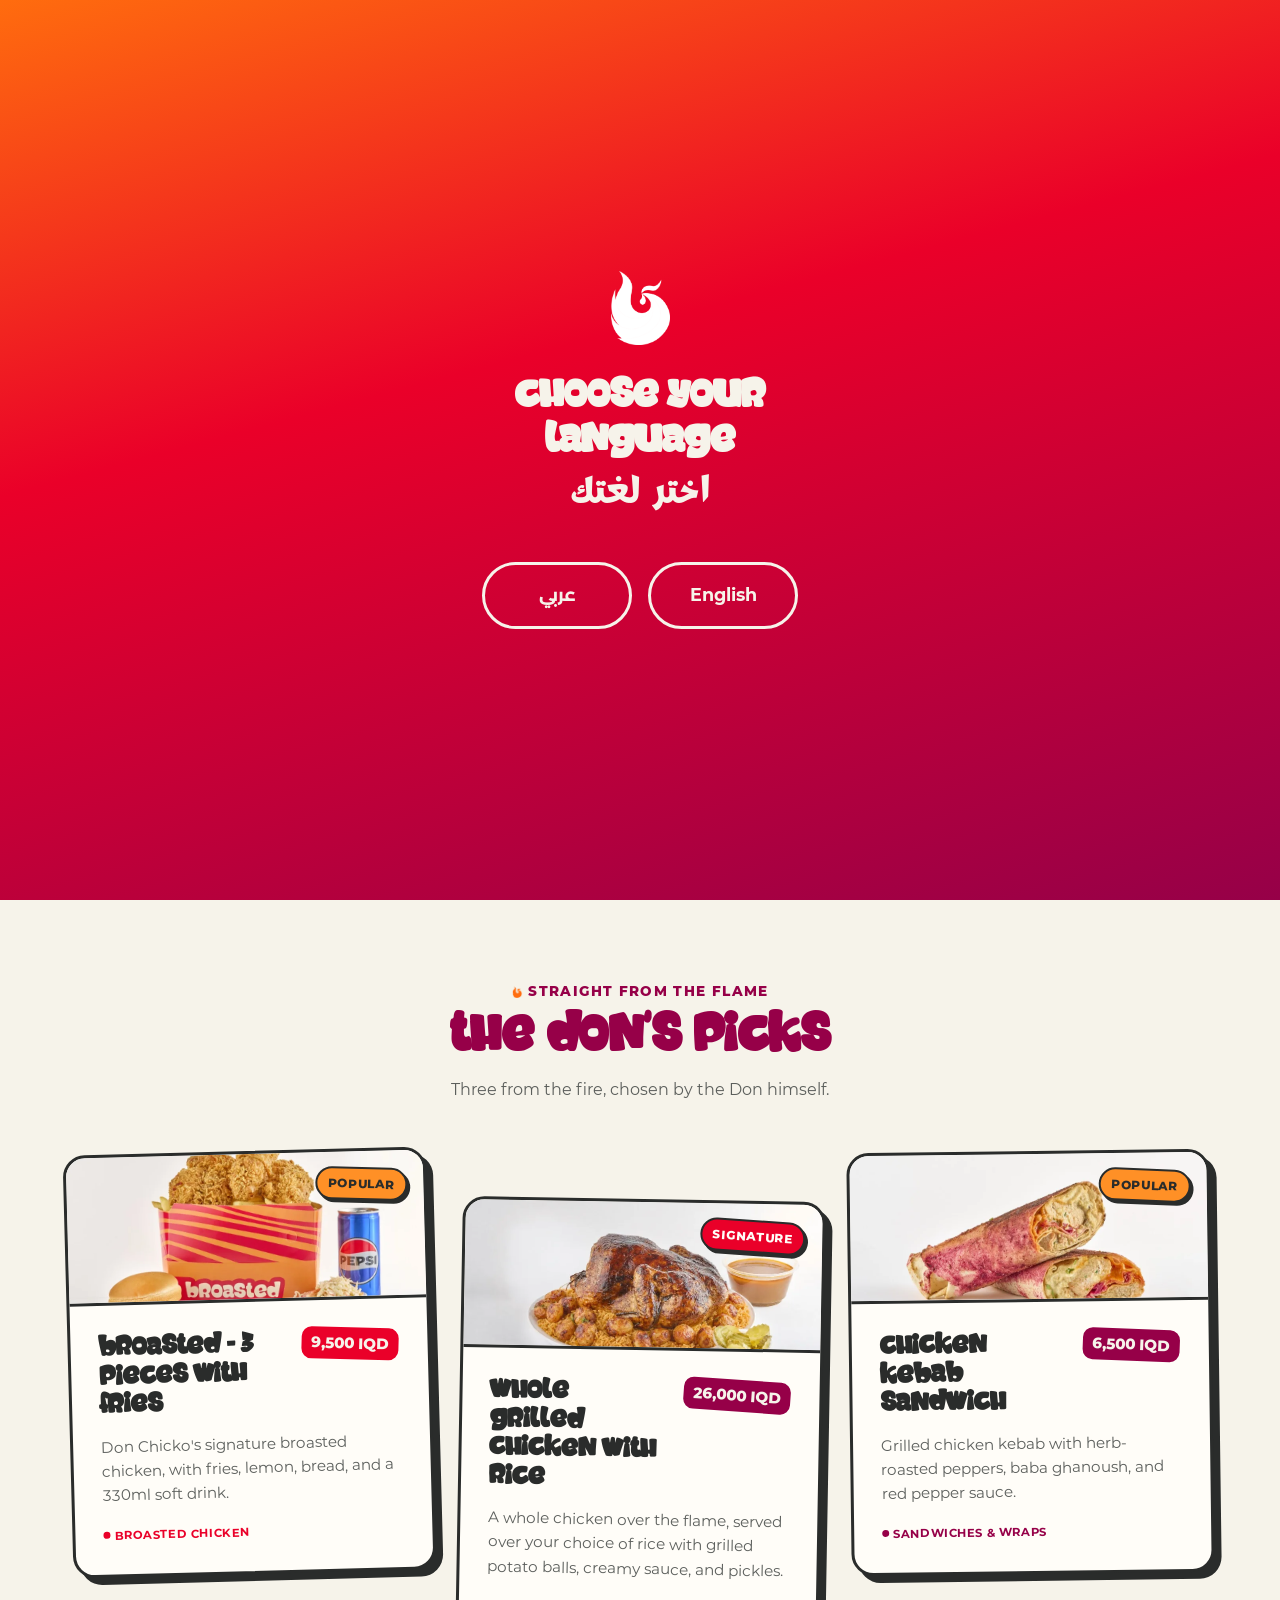
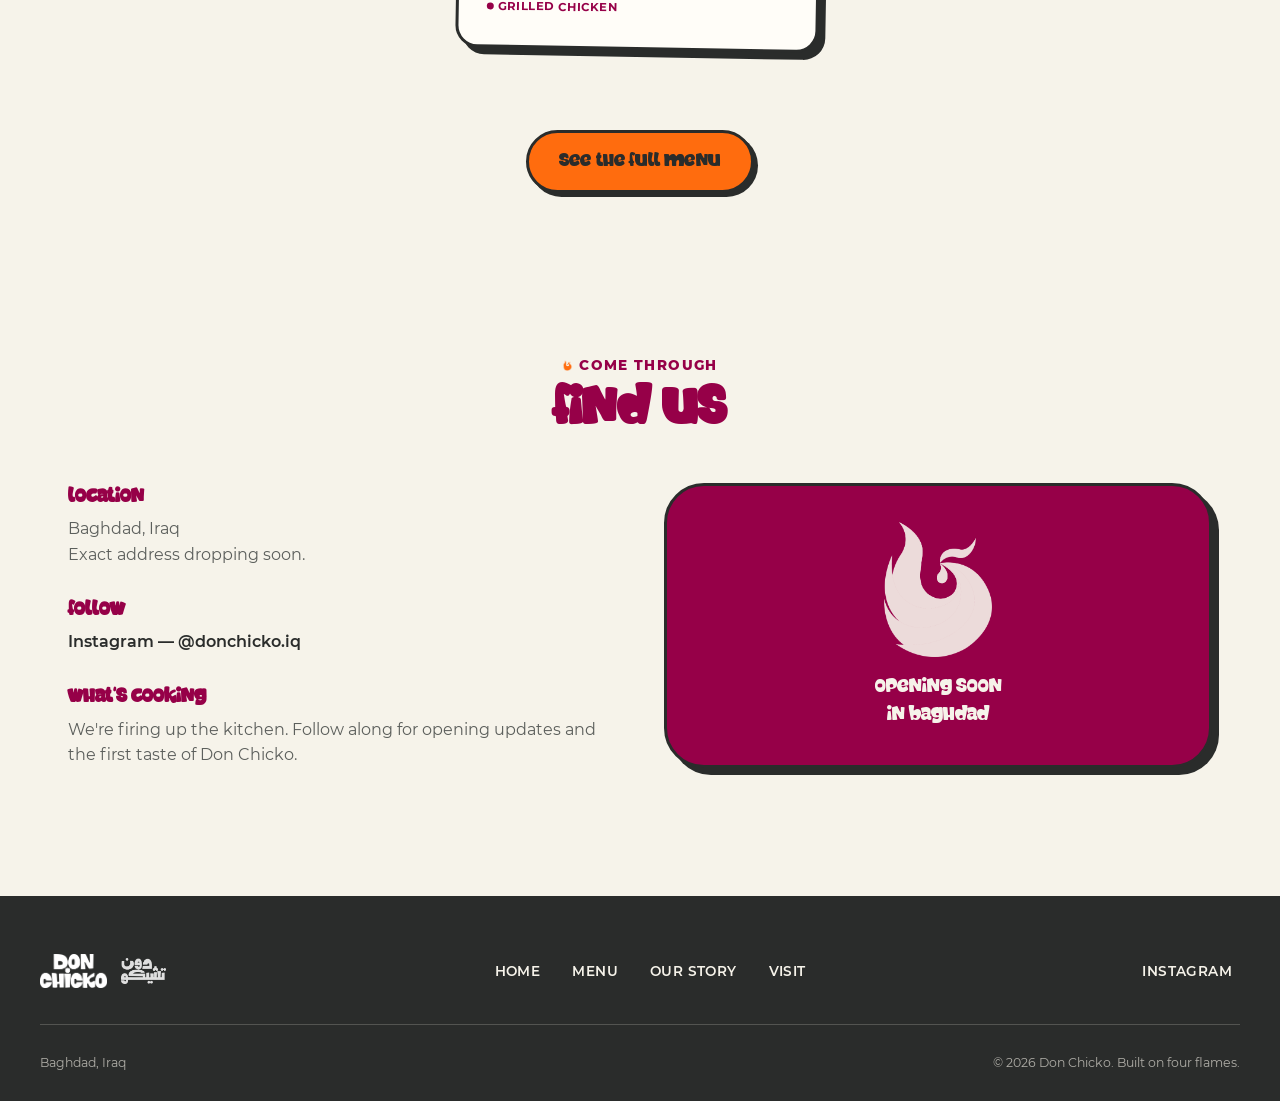
==== index.html @ 393eecb2 "Fix Instagram link and handle to the real account Most links pointed to instagram.com/donchicko, whi" ====
<!DOCTYPE html>
<html lang="en">
<head>
<meta charset="UTF-8">
<script>
  /* Runs before the language overlay markup below is parsed, so a
     session that already chose a language never sees it flash on this
     page load — see the matching html.lang-preset rule in style.css. */
  (function () {
    try {
      var lang = sessionStorage.getItem("donchicko_lang");
      if (lang === "en" || lang === "ar") document.documentElement.classList.add("lang-preset");
    } catch (e) {}
  })();
</script>
<meta name="viewport" content="width=device-width, initial-scale=1.0">
<title data-i18n="meta.titleHome">Don Chicko — Grilled or Fried, Always Unforgettable</title>
<meta name="description" data-i18n-attr-content="meta.descriptionHome" content="Don Chicko: Baghdad's chicken experience that stays with you. Grilled or fried, marinated to the center, built on four flames — Passion, Precision, Togetherness, Character.">
<link rel="icon" type="image/png" href="assets/logos/flame-color.png">
<link rel="stylesheet" href="style.css?v=32">
</head>
<body>

<!-- Skip link for keyboard/screen reader users -->
<a class="skip-link" href="#main-content" data-i18n="a11y.skipLink">Skip to main content</a>

<!-- ============================= -->
<!-- LANGUAGE SELECTION OVERLAY — shown on every page load, by design (not
     remembered between visits). Bilingual by design, so it reads correctly
     to a visitor before any language has been chosen. -->
<!-- ============================= -->
<div id="langOverlay" class="lang-overlay" role="dialog" aria-modal="true" aria-label="Choose your language / اختر لغتك">
  <div class="lang-overlay-inner">
    <img class="lang-overlay-mark flame-shape" src="assets/logos/flame-white.png" alt="" aria-hidden="true">
    <h1 class="lang-overlay-title">
      <span class="lang-overlay-line" lang="en">Choose Your Language</span>
      <span class="lang-overlay-line" lang="ar" dir="rtl">اختر لغتك</span>
    </h1>
    <div class="lang-overlay-actions">
      <button type="button" class="lang-overlay-btn" data-lang-choice="ar" lang="ar" dir="rtl">عربي</button>
      <button type="button" class="lang-overlay-btn" data-lang-choice="en" lang="en">English</button>
    </div>
  </div>
</div>

<!-- ============================= -->
<!-- NAVIGATION -->
<!-- ============================= -->
<header class="site-header">
  <nav class="navbar" data-i18n-attr-aria-label="a11y.primaryNav" aria-label="Primary">
    <a href="#home" class="logo" data-i18n-attr-aria-label="a11y.homeLabel" aria-label="Don Chicko — home">
      <img class="logo-mark" src="assets/logos/flame-color.png" alt="" aria-hidden="true">
      <span class="logo-text" data-i18n="brand.name">DON CHICKO</span>
    </a>

    <button class="nav-toggle" id="navToggle" aria-expanded="false" aria-controls="primaryMenu" aria-label="Open menu">
      <span class="nav-toggle-bar"></span>
      <span class="nav-toggle-bar"></span>
      <span class="nav-toggle-bar"></span>
    </button>

    <ul class="nav-menu" id="primaryMenu">
      <li><a href="#home" class="nav-link" data-i18n="nav.home">Home</a></li>
      <li><a href="menu.html" class="nav-link" data-i18n="nav.menu">Menu</a></li>
      <li><a href="story.html" class="nav-link" data-i18n="nav.story">Our Story</a></li>
      <li><a href="#visit" class="nav-link" data-i18n="nav.visit">Visit</a></li>
      <li><a href="#visit" class="nav-link nav-cta" data-i18n="nav.findUs">Find Us</a></li>
      <li class="lang-switch" role="group" data-i18n-attr-aria-label="a11y.switchLanguage" aria-label="Switch language">
        <button type="button" class="lang-switch-btn" data-lang="en">EN</button>
        <button type="button" class="lang-switch-btn" data-lang="ar">AR</button>
      </li>
    </ul>
  </nav>
</header>

<main id="main-content">

  <!-- ============================= -->
  <!-- HERO -->
  <!-- ============================= -->
  <section id="home" class="hero">
    <div class="hero-photo">
      <div class="hero-slide-track" id="heroSlideTrack">
        <picture class="hero-slide">
          <source srcset="assets/images/hero-tenders-sauces-sm.webp 800w, assets/images/hero-tenders-sauces.webp 1800w" sizes="100vw" type="image/webp">
          <img srcset="assets/images/hero-tenders-sauces-sm.jpg 800w, assets/images/hero-tenders-sauces.jpg 1800w" sizes="100vw" src="assets/images/hero-tenders-sauces.jpg" data-i18n-attr-alt="hero.photoAlt" alt="Crispy chicken tenders on a wire rack surrounded by house dipping sauces" fetchpriority="high" loading="eager" decoding="sync">
        </picture>
        <picture class="hero-slide">
          <source srcset="assets/images/hero-loaded-bowls-sm.webp 800w, assets/images/hero-loaded-bowls.webp 1800w" sizes="100vw" type="image/webp">
          <img srcset="assets/images/hero-loaded-bowls-sm.jpg 800w, assets/images/hero-loaded-bowls.jpg 1800w" sizes="100vw" src="assets/images/hero-loaded-bowls.jpg" alt="" aria-hidden="true" decoding="sync">
        </picture>
        <picture class="hero-slide">
          <source srcset="assets/images/hero-wraps-fries-sm.webp 800w, assets/images/hero-wraps-fries.webp 1800w" sizes="100vw" type="image/webp">
          <img srcset="assets/images/hero-wraps-fries-sm.jpg 800w, assets/images/hero-wraps-fries.jpg 1800w" sizes="100vw" src="assets/images/hero-wraps-fries.jpg" alt="" aria-hidden="true" decoding="sync">
        </picture>
        <picture class="hero-slide">
          <source srcset="assets/images/hero-sauce-drizzle-sm.webp 800w, assets/images/hero-sauce-drizzle.webp 1800w" sizes="100vw" type="image/webp">
          <img srcset="assets/images/hero-sauce-drizzle-sm.jpg 800w, assets/images/hero-sauce-drizzle.jpg 1800w" sizes="100vw" src="assets/images/hero-sauce-drizzle.jpg" alt="" aria-hidden="true" decoding="sync">
        </picture>
      </div>
    </div>
    <button type="button" class="hero-slide-toggle" id="heroSlideToggle" data-i18n-attr-aria-label="a11y.pauseSlideshow" aria-label="Pause background slideshow" aria-pressed="false">
      <span class="hero-slide-toggle-icon" aria-hidden="true"></span>
    </button>
    <div class="hero-decor" aria-hidden="true">
      <span class="hero-flame hero-flame-1 flame-shape"></span>
      <span class="hero-flame hero-flame-2 flame-shape"></span>
      <span class="hero-flame hero-flame-3 flame-shape"></span>
    </div>

    <div class="hero-inner">
      <div class="hero-content">
        <p class="eyebrow hero-eyebrow" data-i18n="hero.eyebrow">Grilled or Fried</p>
        <h1 class="hero-headline">
          <span class="hero-headline-name" data-i18n-html="hero.headlineHtml">The Chicken You <span class="hl-orange">Never Knew</span> You Needed</span>
          <span class="hero-headline-sub" data-i18n="hero.headlineSub">Always unforgettable. Always cooked to the center.</span>
        </h1>
        <p class="hero-copy" data-i18n="hero.copy">
          Built on trust. Made with depth. Served with pride. Don Chicko is the chicken
          experience that stays with you — born in Baghdad, made for everywhere.
        </p>
        <div class="hero-actions">
          <a href="menu.html" class="btn btn-primary" data-i18n="hero.ctaMenu">See the Menu</a>
          <a href="story.html" class="btn btn-secondary" data-i18n="hero.ctaStory">Our Story</a>
        </div>
      </div>
    </div>
  </section>

  <!-- ============================= -->
  <!-- FEATURED MENU -->
  <!-- ============================= -->
  <section id="featured" class="featured-section">
    <div class="section-heading">
      <p class="eyebrow" data-i18n="featured.eyebrow">Straight From the Flame</p>
      <h2 data-i18n="featured.title">The Don's Picks</h2>
      <p class="section-subtitle" data-i18n="featured.subtitle">Three from the fire, chosen by the Don himself.</p>
    </div>

    <div class="featured-grid" id="featuredGrid" data-i18n-attr-aria-label="a11y.featuredItems" aria-label="Featured menu items">
      <!-- Featured cards injected by JavaScript -->
    </div>

    <div class="featured-cta">
      <a href="menu.html" class="btn btn-primary" data-i18n="featured.cta">See the Full Menu</a>
    </div>
  </section>

  <!-- ============================= -->
  <!-- VISIT -->
  <!-- ============================= -->
  <section id="visit" class="visit-section">
    <div class="section-heading">
      <p class="eyebrow" data-i18n="visit.eyebrow">Come Through</p>
      <h2 data-i18n="visit.title">Find Us</h2>
    </div>

    <div class="visit-grid">
      <div class="visit-info">
        <div class="visit-item">
          <h3 data-i18n="visit.locationTitle">Location</h3>
          <p data-i18n-html="visit.locationBodyHtml">Baghdad, Iraq<br>Exact address dropping soon.</p>
        </div>
        <div class="visit-item">
          <h3 data-i18n="visit.followTitle">Follow</h3>
          <ul class="social-list">
            <li><a href="https://www.instagram.com/donchicko.iq/" target="_blank" rel="noopener" data-i18n="visit.instagramLabel">Instagram — @donchicko.iq</a></li>
          </ul>
        </div>
        <div class="visit-item">
          <h3 data-i18n="visit.cookingTitle">What's Cooking</h3>
          <p data-i18n="visit.cookingBody">We're firing up the kitchen. Follow along for opening updates and the first taste of Don Chicko.</p>
        </div>
      </div>

      <div class="visit-visual">
        <span class="flame-shape" aria-hidden="true"></span>
        <p class="visit-visual-label" data-i18n-html="visit.visualLabelHtml">Opening Soon<br>in Baghdad</p>
      </div>
    </div>
  </section>

</main>

<!-- ============================= -->
<!-- FOOTER -->
<!-- ============================= -->
<footer class="site-footer">
  <div class="footer-top">
    <a href="#home" class="logo footer-logo" data-i18n-attr-aria-label="a11y.homeLabel" aria-label="Don Chicko — home">
      <img src="assets/logos/wordmark-white.png" alt="Don Chicko">
      <img class="footer-logo-ar" src="assets/logos/wordmark-arabic-white.png" alt="دون تشيكو">
    </a>

    <ul class="footer-nav">
      <li><a href="#home" data-i18n="nav.home">Home</a></li>
      <li><a href="menu.html" data-i18n="nav.menu">Menu</a></li>
      <li><a href="story.html" data-i18n="nav.story">Our Story</a></li>
      <li><a href="#visit" data-i18n="nav.visit">Visit</a></li>
    </ul>

    <ul class="footer-social">
      <li><a href="https://www.instagram.com/donchicko.iq/" target="_blank" rel="noopener" data-i18n="footer.social">Instagram</a></li>
    </ul>
  </div>

  <div class="footer-bottom">
    <p data-i18n="footer.location">Baghdad, Iraq</p>
    <p>&copy; <span id="footerYear"></span> <span data-i18n="footer.copyright">Don Chicko. Built on four flames.</span></p>
  </div>
</footer>

<script src="translations.js?v=8"></script>
<script src="script.js?v=10"></script>
</body>
</html>
---- style.css ----
/* ==========================================================================
   FONTS — Don Chicko official type family.
   Daddy Cartoon = display (logo, headlines, prices, badges)
   Montserrat = body copy, nav, labels
   Tufuli Arabic = Arabic display counterpart to Daddy Cartoon. This is the
   brand's own choice, not a substitute picked for this site — it's the
   exact font the brand's own designers used for Arabic display type in
   the real print deliverables (see DC-BILL HOLDER Report.txt, which lists
   "Tufuli Arabic DEMO Bold" + "Montserrat-Arabic Regular" as the fonts
   used). Daddy Cartoon itself has zero Arabic glyph coverage, so it can't
   be reused directly for Arabic headings.
   NOTE: the source file is named TufuliArabicDEMO-Bold.otf — a demo/trial
   build from the type foundry. Demo builds are typically licensed for
   preview only, not production embedding. Self-hosting it here was a
   deliberate choice made with that risk understood; swap in a fully
   licensed weight file (same @font-face, same filename or update the src
   below) once one is purchased.
   Montserrat Arabic = Arabic body-copy counterpart to Montserrat, from the
   same brand package (Regular 400 only).
   Baloo Bhaijaan 2 = free (OFL) fallback for both, in case the demo font
   is ever pulled — same rounded family as "Baloo 2" in the stack below.
   ========================================================================== */
@font-face {
  font-family: "Daddy Cartoon";
  src: url("assets/fonts/DaddyCartoon.otf") format("opentype");
  font-weight: 400;
  font-display: swap;
}
@font-face {
  font-family: "Tufuli Arabic";
  src: url("assets/fonts/TufuliArabic-Bold.woff2") format("woff2");
  font-weight: 700 900;
  font-style: normal;
  font-display: swap;
  unicode-range: U+0600-06FF, U+0750-077F, U+FB50-FDFF, U+FE70-FEFC;
}
@font-face {
  font-family: "Montserrat Arabic";
  src: url("assets/fonts/MontserratArabic-Regular.woff2") format("woff2");
  font-weight: 400;
  font-style: normal;
  font-display: swap;
  unicode-range: U+0600-06FF, U+0750-077F, U+FB50-FDFF, U+FE70-FEFC;
}
@font-face {
  font-family: "Baloo Bhaijaan 2";
  src: url("assets/fonts/BalooBhaijaan2-Variable.woff2") format("woff2-variations");
  font-weight: 400 800;
  font-style: normal;
  font-display: swap;
  unicode-range: U+0600-06FF, U+0750-077F, U+FB50-FDFF, U+FE70-FEFC;
}
@font-face {
  font-family: "Montserrat";
  src: url("assets/fonts/Montserrat-Regular.ttf") format("truetype");
  font-weight: 400;
  font-display: swap;
}
@font-face {
  font-family: "Montserrat";
  src: url("assets/fonts/Montserrat-Medium.ttf") format("truetype");
  font-weight: 500;
  font-display: swap;
}
@font-face {
  font-family: "Montserrat";
  src: url("assets/fonts/Montserrat-SemiBold.ttf") format("truetype");
  font-weight: 600;
  font-display: swap;
}
@font-face {
  font-family: "Montserrat";
  src: url("assets/fonts/Montserrat-Bold.ttf") format("truetype");
  font-weight: 700;
  font-display: swap;
}
@font-face {
  font-family: "Montserrat";
  src: url("assets/fonts/Montserrat-ExtraBold.ttf") format("truetype");
  font-weight: 800;
  font-display: swap;
}

/* ==========================================================================
   TOKENS — Don Chicko brand system.
   Colors are the exact hex values from the official brand palette sheet.
   ========================================================================== */
:root {
  /* --- Brand colors (source: DON CHICKO COLOR PALETTE.pdf) --- */
  --brand-maroon: #960048;   /* Pantone 221C — primary */
  --brand-orange: #ff6c0e;   /* Pantone 1585C — primary */
  --brand-red: #ea0029;      /* Pantone 185C — primary */
  --brand-amber: #ff9026;    /* Pantone 151C (90%) — primary */
  --brand-blue: #00698f;     /* Pantone 7706C — secondary */
  --brand-ink: #2a2c2b;      /* Pantone 419C (95%) — secondary */
  --brand-cream: #f6f3ea;    /* Pantone 4545C (20%) — secondary */

  /* --- Functional roles built from the brand palette --- */
  --color-bg: var(--brand-cream);
  --color-ink: var(--brand-ink);
  --color-ink-soft: #5c5f5c;
  --color-accent: var(--brand-orange);
  --color-accent-2: var(--brand-maroon);
  --color-highlight: var(--brand-amber);
  --color-accent-3: var(--brand-blue);
  --color-surface: #fffdf8;
  --color-border: var(--brand-ink);

  /* Category colors — validated against Don Chicko's own packaging system */
  --cat-cold: var(--brand-blue);
  --cat-hot: var(--brand-orange);
  --cat-broasted: var(--brand-red);
  --cat-roasted: var(--brand-maroon);
  --cat-sandwiches: var(--brand-maroon);
  --cat-burgers: var(--brand-orange);
  --cat-rice: var(--brand-amber);
  --cat-sauces: var(--brand-ink);
  --cat-desserts: var(--brand-amber);
  --cat-kids: var(--brand-blue);

  /* Darker text-safe tones for the two brand colors (orange, amber) that
     don't meet WCAG AA contrast on a light card when used as small text.
     Bands/dots keep the true brand color; only label text uses these. */
  --cat-hot-text: #b8500b;
  --cat-rice-text: #986012;

  /* --- Typography --- */
  --font-display: "Daddy Cartoon", "Baloo 2", ui-rounded, sans-serif;
  --font-body: "Montserrat", -apple-system, BlinkMacSystemFont, "Segoe UI", sans-serif;
  --font-label: "Montserrat", sans-serif;

  --fs-hero: clamp(2.5rem, 6vw + 1rem, 5.5rem);
  --fs-h2: clamp(1.9rem, 3.4vw + 1rem, 3rem);
  --fs-h3-section: clamp(1.5rem, 2.2vw + 1rem, 2.1rem);
  --fs-h3: clamp(1.1rem, 1.1vw + 1rem, 1.35rem);
  --fs-h4: 1.1rem;
  --fs-body: 1rem;
  --fs-small: 0.85rem;

  /* --- Spacing scale --- */
  --space-xs: 0.5rem;
  --space-sm: 1rem;
  --space-md: 1.75rem;
  --space-lg: 3rem;
  --space-xl: 5rem;
  --space-2xl: 8rem;

  /* --- Shape --- */
  --radius-sm: 10px;
  --radius-md: 22px;
  --radius-lg: 40px;
  --border-thick: 3px;

  /* --- Shadow (sticker-style hard shadow, matches brand's badge/sticker sheet) --- */
  --shadow-card: 7px 7px 0 var(--color-ink);
  --shadow-card-sm: 4px 4px 0 var(--color-ink);
  --shadow-soft: 0 24px 48px rgba(42, 44, 43, 0.16);

  /* --- Motion --- */
  --ease-bounce: cubic-bezier(0.34, 1.56, 0.64, 1);
  --ease-standard: cubic-bezier(0.4, 0, 0.2, 1);
  --duration-fast: 150ms;
  --duration-med: 300ms;
  --duration-slow: 600ms;

  /* --- Layout --- */
  --content-max: 1200px;
  --header-height: 84px;
}

/* ==========================================================================
   RESET
   ========================================================================== */
*, *::before, *::after { box-sizing: border-box; }
html {
  scroll-behavior: smooth;
  scroll-padding-top: var(--header-height);
}
body {
  margin: 0;
  background: var(--color-bg);
  color: var(--color-ink);
  font-family: var(--font-body);
  font-size: var(--fs-body);
  line-height: 1.6;
  overflow-x: hidden;
}
img { max-width: 100%; display: block; }
a { color: inherit; text-decoration: none; }
ul { list-style: none; margin: 0; padding: 0; }
h1, h2, h3, p { margin: 0; }
button { font: inherit; cursor: pointer; }

@media (prefers-reduced-motion: reduce) {
  html { scroll-behavior: auto; }
  *, *::before, *::after {
    animation-duration: 0.01ms !important;
    animation-iteration-count: 1 !important;
    transition-duration: 0.01ms !important;
    scroll-behavior: auto !important;
  }
}

/* ==========================================================================
   UTILITIES
   ========================================================================== */
.skip-link {
  position: absolute;
  left: -999px;
  top: 0;
  background: var(--color-ink);
  color: var(--color-bg);
  padding: var(--space-sm) var(--space-md);
  z-index: 200;
  border-radius: 0 0 var(--radius-sm) 0;
}
.skip-link:focus { left: 0; }

:focus-visible {
  outline: 3px solid var(--brand-blue);
  outline-offset: 3px;
  border-radius: 4px;
}

.eyebrow {
  display: inline-flex;
  align-items: center;
  gap: 0.4em;
  font-family: var(--font-label);
  font-size: var(--fs-small);
  font-weight: 800;
  letter-spacing: 0.1em;
  text-transform: uppercase;
  color: var(--color-accent-2);
  margin: 0 0 var(--space-xs);
}
.eyebrow::before {
  content: "";
  width: 0.85em;
  height: 0.85em;
  background: var(--brand-orange);
  -webkit-mask-image: url("assets/logos/flame-color.png");
  mask-image: url("assets/logos/flame-color.png");
  -webkit-mask-size: contain;
  mask-size: contain;
  -webkit-mask-repeat: no-repeat;
  mask-repeat: no-repeat;
  display: inline-block;
}

.section-heading {
  max-width: 680px;
  margin: 0 auto var(--space-lg);
  text-align: center;
}
.section-heading h2 {
  font-family: var(--font-display);
  font-size: var(--fs-h2);
  line-height: 1.05;
  letter-spacing: 0.01em;
  color: var(--color-accent-2);
}
.section-subtitle {
  margin-top: var(--space-sm);
  color: var(--color-ink-soft);
}

.btn {
  display: inline-flex;
  align-items: center;
  justify-content: center;
  gap: 0.5rem;
  padding: 0.95rem 1.9rem;
  font-family: var(--font-display);
  font-size: 1.05rem;
  letter-spacing: 0.01em;
  border-radius: 999px;
  border: var(--border-thick) solid var(--color-ink);
  transition: transform var(--duration-fast) var(--ease-bounce),
              box-shadow var(--duration-fast) var(--ease-standard);
  white-space: nowrap;
}
.btn-primary {
  background: var(--brand-orange);
  color: var(--color-ink);
  box-shadow: var(--shadow-card-sm);
}
.btn-secondary {
  background: var(--color-surface);
  color: var(--color-ink);
  box-shadow: var(--shadow-card-sm);
}
.btn:hover, .btn:focus-visible {
  transform: translate(-2px, -2px);
  box-shadow: 7px 7px 0 var(--color-ink);
}
.btn:active {
  transform: translate(0, 0);
  box-shadow: 2px 2px 0 var(--color-ink);
}

/* ==========================================================================
   LANGUAGE OVERLAY — shown on every page load, by design (not remembered
   between visits, see translations.js initLanguageOverlay)
   ========================================================================== */
body.lang-locked { overflow: hidden; }

/* Set synchronously by the inline script at the top of <head>, before the
   overlay markup below is even parsed, whenever a language is already
   chosen for this session — otherwise the overlay (opacity: 1 by default)
   paints for a frame on every page navigation before JS can remove it. */
html.lang-preset #langOverlay { display: none; }

.lang-overlay {
  position: fixed;
  inset: 0;
  z-index: 1000;
  display: flex;
  align-items: center;
  justify-content: center;
  background: linear-gradient(165deg, var(--brand-orange) 0%, var(--brand-red) 40%, var(--brand-maroon) 100%);
  padding: var(--space-md);
  opacity: 1;
  transition: opacity var(--duration-med) var(--ease-standard);
}
.lang-overlay.is-hidden {
  opacity: 0;
  pointer-events: none;
}
.lang-overlay-inner {
  text-align: center;
  max-width: 420px;
}
.lang-overlay-mark {
  width: 60px;
  height: 74px;
  margin: 0 auto var(--space-md);
  color: var(--brand-cream);
  filter: drop-shadow(0 6px 0 rgba(42, 44, 43, 0.25));
}
.lang-overlay-title {
  display: flex;
  flex-direction: column;
  gap: 0.3rem;
  margin-bottom: var(--space-lg);
}
.lang-overlay-line {
  font-family: var(--font-display);
  font-size: clamp(1.6rem, 3vw + 1rem, 2.4rem);
  color: var(--brand-cream);
  line-height: 1.15;
}
.lang-overlay-line[lang="ar"] { font-family: "Tufuli Arabic", "Baloo Bhaijaan 2", ui-rounded, sans-serif; font-weight: 800; letter-spacing: normal; line-height: 1.25; }
.lang-overlay-actions {
  display: flex;
  gap: var(--space-sm);
  justify-content: center;
  flex-wrap: wrap;
}
.lang-overlay-btn {
  min-width: 150px;
  padding: 1rem 1.75rem;
  font-size: 1.1rem;
  font-family: var(--font-body);
  font-weight: 700;
  border-radius: 999px;
  border: var(--border-thick) solid var(--brand-cream);
  background: transparent;
  color: var(--brand-cream);
  transition: transform var(--duration-fast) var(--ease-bounce),
              background var(--duration-fast), color var(--duration-fast),
              box-shadow var(--duration-fast) var(--ease-standard);
}
.lang-overlay-btn:hover, .lang-overlay-btn:focus-visible {
  background: var(--brand-cream);
  border-color: var(--brand-cream);
  color: var(--brand-maroon);
  transform: translateY(-2px);
  box-shadow: 5px 5px 0 rgba(42, 44, 43, 0.3);
}

/* ==========================================================================
   LANGUAGE SWITCHER — small EN/AR toggle, lives in the nav
   ========================================================================== */
.lang-switch {
  display: flex;
  align-items: center;
  gap: 0.2rem;
  border: 2px solid var(--color-ink);
  border-radius: 999px;
  padding: 0.2rem;
}
.lang-switch-btn {
  font-family: var(--font-label);
  font-size: 0.72rem;
  font-weight: 800;
  letter-spacing: 0.04em;
  padding: 0.35rem 0.7rem;
  border-radius: 999px;
  background: transparent;
  color: var(--color-ink-soft);
  border: none;
  transition: background var(--duration-fast), color var(--duration-fast);
}
.lang-switch-btn.is-active {
  background: var(--brand-maroon);
  color: var(--brand-cream);
}
.lang-switch-btn:hover:not(.is-active) { color: var(--color-ink); }

/* ==========================================================================
   NAVIGATION
   ========================================================================== */
.site-header {
  position: sticky;
  top: 0;
  z-index: 100;
  background: var(--color-bg);
  border-bottom: var(--border-thick) solid var(--color-ink);
}
.menu-page .site-header { border-bottom: none; }
.navbar {
  max-width: var(--content-max);
  margin: 0 auto;
  height: var(--header-height);
  display: flex;
  align-items: center;
  justify-content: space-between;
  padding: 0 var(--space-md);
}

.logo {
  display: inline-flex;
  align-items: center;
  gap: 0.55rem;
}
.logo-mark {
  height: 40px;
  width: auto;
}
.logo-text {
  font-family: var(--font-display);
  font-size: 1.4rem;
  letter-spacing: 0.01em;
  color: var(--color-accent-2);
  line-height: 1;
}

.nav-menu {
  display: flex;
  align-items: center;
  gap: var(--space-md);
}
.nav-link {
  font-family: var(--font-label);
  font-size: 0.85rem;
  font-weight: 700;
  letter-spacing: 0.05em;
  text-transform: uppercase;
  padding: 0.4rem 0.1rem;
  position: relative;
}
.nav-link:not(.nav-cta)::after {
  content: "";
  position: absolute;
  left: 0; right: 0; bottom: -2px;
  height: 3px;
  background: var(--brand-orange);
  transform: scaleX(0);
  transform-origin: left;
  transition: transform var(--duration-fast) var(--ease-standard);
}
.nav-link:not(.nav-cta):hover::after,
.nav-link:not(.nav-cta):focus-visible::after {
  transform: scaleX(1);
}
.nav-cta {
  background: var(--brand-maroon);
  color: var(--brand-cream);
  padding: 0.95rem 1.2rem;
  border-radius: 999px;
  font-family: var(--font-display);
  text-transform: none;
  letter-spacing: 0.01em;
  transition: transform var(--duration-fast) var(--ease-bounce), background var(--duration-fast);
}
.nav-cta:hover, .nav-cta:focus-visible {
  background: var(--brand-orange);
  transform: translateY(-2px) rotate(-2deg);
}

.nav-toggle {
  display: none;
  flex-direction: column;
  justify-content: center;
  gap: 5px;
  width: 44px;
  height: 44px;
  background: transparent;
  border: var(--border-thick) solid var(--color-ink);
  border-radius: var(--radius-sm);
  padding: 0;
}
.nav-toggle-bar {
  width: 20px;
  height: 3px;
  margin: 0 auto;
  background: var(--color-ink);
  border-radius: 2px;
  transition: transform var(--duration-med) var(--ease-standard), opacity var(--duration-med);
}
.nav-toggle[aria-expanded="true"] .nav-toggle-bar:nth-child(1) {
  transform: translateY(8px) rotate(45deg);
}
.nav-toggle[aria-expanded="true"] .nav-toggle-bar:nth-child(2) { opacity: 0; }
.nav-toggle[aria-expanded="true"] .nav-toggle-bar:nth-child(3) {
  transform: translateY(-8px) rotate(-45deg);
}

/* ==========================================================================
   FLAME MOTIF — every flame on the page is masked from the real logo mark,
   never a generic icon. Used standalone via .flame-shape for decorative
   accents throughout the page.
   ========================================================================== */

/* Solid-color flame silhouette built by masking the real logo artwork —
   used for decorative accents so every "flame" on the page is the brand's
   actual mark, never a generic icon. */
.flame-shape {
  background: currentColor;
  -webkit-mask-image: url("assets/logos/flame-white.png");
  mask-image: url("assets/logos/flame-white.png");
  -webkit-mask-size: contain;
  mask-size: contain;
  -webkit-mask-repeat: no-repeat;
  mask-repeat: no-repeat;
  -webkit-mask-position: center;
  mask-position: center;
}

/* ==========================================================================
   HERO
   ========================================================================== */
.hero {
  position: relative;
  padding: var(--space-xl) var(--space-md);
  overflow: hidden;
  isolation: isolate;
  background: var(--color-ink);
  color: var(--brand-cream);
}
.hero-photo {
  position: absolute;
  inset: 0;
  z-index: -2;
  overflow: hidden;
}
/* Auto-sliding hero background — four independently-animated slides, each
   its own full-size layer. Each spends most of its 20s cycle either fully
   visible (holding at center) or fully off-screen; it only moves during
   two short 1s windows — entering and, later, exiting.
   The critical detail is WHEN those windows fall: slide N's exit and
   slide N+1's entrance are scheduled to the *same* 1s window, not two
   adjacent-but-separate windows that merely touch. Two things moving
   through the same window, one leaving as the other arrives, stay
   exactly complementary throughout — whatever width N+1 hasn't yet
   covered entering is exactly the width N still occupies leaving. A
   first version staggered every slide 5s apart with a continuous (no-
   hold) scroll; the even 50%-of-viewport spacing that produced meant
   three slides could be simultaneously partway on-screen at once (a
   stray sliver of a third photo at the edge) instead of a clean
   two-at-a-time handoff. Scheduling the transitions to literally overlap
   fixes both that and the plain touching-but-not-overlapping gap an
   even earlier version had.
   A single 500%-wide flex "filmstrip" sliding via one shared transform
   was tried before either of these — it silently stopped painting
   mid-transition after the first cycle, in both English and Arabic, a
   real Chrome compositing bug with that many large images sharing one
   huge animated layer. Four normal, viewport-sized layers avoids that
   entirely.
   animation-delay is negative for the first slide, so it's already
   mid-entrance at page load instead of waiting off-screen — the other
   three wait out a real (positive) delay, during which fill-mode:
   backwards holds them at their 0% keyframe (off-screen) instead of the
   un-animated default, which would otherwise show them fully visible,
   alarmingly, on top of everything else. */
.hero-slide-track {
  position: relative;
  width: 100%;
  height: 100%;
}
.hero-slide {
  position: absolute;
  inset: 0;
  width: 100%;
  height: 100%;
  animation: hero-slide-scroll 20s linear infinite backwards;
  will-change: transform;
}
.hero-slide-track.is-paused .hero-slide { animation-play-state: paused; }
.hero-slide:nth-child(1) { animation-delay: -1s; }
.hero-slide:nth-child(2) { animation-delay: 4s; }
.hero-slide:nth-child(3) { animation-delay: 9s; }
.hero-slide:nth-child(4) { animation-delay: 14s; }
.hero-slide img {
  width: 100%;
  height: 100%;
  object-fit: cover;
  object-position: center 40%;
}
@keyframes hero-slide-scroll {
  0% { transform: translateX(100%); }
  5% { transform: translateX(0%); }
  25% { transform: translateX(0%); }
  30%, 100% { transform: translateX(-100%); }
}
[dir="rtl"] .hero-slide { animation-name: hero-slide-scroll-rtl; }
@keyframes hero-slide-scroll-rtl {
  0% { transform: translateX(-100%); }
  5% { transform: translateX(0%); }
  25% { transform: translateX(0%); }
  30%, 100% { transform: translateX(100%); }
}

/* Small, unobtrusive pause/play control for the hero slideshow — sits in
   the lower corner so it doesn't compete with the headline. */
.hero-slide-toggle {
  position: absolute;
  z-index: 1;
  bottom: var(--space-md);
  right: var(--space-md);
  width: 36px;
  height: 36px;
  display: flex;
  align-items: center;
  justify-content: center;
  border-radius: 50%;
  border: 2px solid rgba(246, 243, 234, 0.6);
  background: rgba(42, 44, 43, 0.45);
  backdrop-filter: blur(2px);
  transition: background var(--duration-fast), border-color var(--duration-fast), transform var(--duration-fast) var(--ease-bounce);
}
.hero-slide-toggle:hover, .hero-slide-toggle:focus-visible {
  border-color: var(--brand-cream);
  background: rgba(42, 44, 43, 0.7);
  transform: translateY(-2px);
}
/* Default (playing): pause icon — two bars — signals "click to pause". */
.hero-slide-toggle-icon {
  width: 10px;
  height: 12px;
  border-left: 3px solid var(--brand-cream);
  border-right: 3px solid var(--brand-cream);
}
/* Paused: play icon — a triangle — signals "click to resume". */
.hero-slide-toggle[aria-pressed="true"] .hero-slide-toggle-icon {
  width: 0;
  height: 12px;
  border-style: solid;
  border-width: 6px 0 6px 10px;
  border-color: transparent transparent transparent var(--brand-cream);
  border-left-width: 10px;
  margin-left: 2px;
}
[dir="rtl"] .hero-slide-toggle { right: auto; left: var(--space-md); }
.hero-photo::after {
  content: "";
  position: absolute;
  inset: 0;
  background: linear-gradient(100deg, rgba(42, 44, 43, 0.94) 0%, rgba(42, 44, 43, 0.86) 32%, rgba(42, 44, 43, 0.35) 62%, rgba(42, 44, 43, 0.05) 85%);
}

.hero-decor {
  position: absolute;
  inset: 0;
  z-index: -1;
  pointer-events: none;
}
.hero-flame {
  position: absolute;
  opacity: 0.5;
  animation: flame-float 14s ease-in-out infinite;
}
.hero-flame-1 { width: 90px; height: 110px; top: 12%; left: 42%; color: var(--brand-amber); opacity: 0.35; }
.hero-flame-2 { width: 50px; height: 62px; bottom: 18%; left: 55%; color: var(--brand-orange); opacity: 0.3; animation-duration: 18s; animation-direction: reverse; }
.hero-flame-3 { width: 34px; height: 42px; top: 55%; left: 36%; color: var(--brand-red); opacity: 0.25; animation-duration: 11s; }
@keyframes flame-float {
  0%, 100% { transform: translate(0, 0) rotate(0deg); }
  50% { transform: translate(-4%, 5%) rotate(4deg); }
}

.hero-inner {
  position: relative;
  max-width: var(--content-max);
  margin: 0 auto;
}
.hero-content { max-width: 640px; }
.hero-eyebrow.eyebrow { color: var(--brand-amber); }
.hero-headline {
  display: flex;
  flex-direction: column;
  gap: 0.5rem;
  margin-bottom: var(--space-md);
}
.hero-headline-name {
  font-family: var(--font-display);
  font-size: var(--fs-hero);
  line-height: 1.02;
  letter-spacing: 0.005em;
  color: var(--brand-cream);
}
.hero-headline-name .hl-orange { color: var(--brand-amber); }
.hero-headline-sub {
  font-family: var(--font-body);
  font-weight: 600;
  font-size: clamp(1.05rem, 1.4vw + 0.5rem, 1.35rem);
  color: rgba(246, 243, 234, 0.85);
  max-width: 44ch;
}
.hero-copy {
  max-width: 48ch;
  color: rgba(246, 243, 234, 0.8);
  font-size: 1.05rem;
  margin-bottom: var(--space-lg);
}
.hero-actions {
  display: flex;
  gap: var(--space-sm);
  flex-wrap: wrap;
}
.hero .btn-secondary {
  background: transparent;
  color: var(--brand-cream);
  border-color: var(--brand-cream);
  box-shadow: 4px 4px 0 rgba(246, 243, 234, 0.4);
}
.hero .btn-secondary:hover, .hero .btn-secondary:focus-visible {
  box-shadow: 7px 7px 0 rgba(246, 243, 234, 0.4);
}

/* ==========================================================================
   MENU CARD — signature component used by featured + full menu.
   Redesigned around Don Chicko's category-color packaging system, with a
   flame-wave band and a soft wave cut into the card body.
   ========================================================================== */
.ticket-card {
  position: relative;
  background: var(--color-surface);
  border: var(--border-thick) solid var(--color-ink);
  border-radius: var(--radius-md);
  box-shadow: var(--shadow-card);
  overflow: hidden;
  transition: transform var(--duration-med) var(--ease-bounce),
              box-shadow var(--duration-med) var(--ease-standard);
}
.ticket-card:hover,
.ticket-card:focus-within {
  transform: translateY(-6px) rotate(var(--hover-rotate, -1deg));
  box-shadow: 11px 11px 0 var(--color-ink);
}

/* Item photo, framed at the top of the card. Cards for items with no
   photo (most sauces/dips) simply omit .card-media and stay compact. */
.card-media {
  position: relative;
  height: 148px;
  background: var(--color-bg);
  border-bottom: var(--border-thick) solid var(--color-ink);
  overflow: hidden;
}
.card-media picture {
  display: block;
  width: 100%;
  height: 100%;
}
.card-media img {
  width: 100%;
  height: 100%;
  object-fit: cover;
  transition: transform var(--duration-slow) var(--ease-standard);
}
.ticket-card:hover .card-media img,
.ticket-card:focus-within .card-media img {
  transform: scale(1.06);
}

.card-body { padding: var(--space-md); padding-top: var(--space-sm); }
.card-media + .card-body { padding-top: var(--space-md); }

.card-badge {
  display: inline-block;
  font-family: var(--font-label);
  font-size: 0.75rem;
  font-weight: 800;
  letter-spacing: 0.06em;
  text-transform: uppercase;
  padding: 0.3rem 0.65rem;
  border-radius: 999px;
  border: 2px solid var(--color-ink);
  background: var(--brand-amber);
  margin-bottom: var(--space-sm);
}
.card-badge[data-badge="New"] { background: var(--brand-blue); color: var(--color-surface); }
.card-badge[data-badge="Chef's Pick"] { background: var(--brand-maroon); color: var(--color-surface); }
.card-badge[data-badge="Popular"] { background: var(--brand-amber); }
.card-badge[data-badge="Signature"] { background: var(--brand-red); color: var(--color-surface); }

/* When a card has a photo, its badge floats on the photo like a sticker
   instead of sitting inline in the body copy. */
.card-media .card-badge {
  position: absolute;
  top: var(--space-sm);
  inset-inline-end: var(--space-sm);
  margin-bottom: 0;
  box-shadow: 3px 3px 0 var(--color-ink);
  transform: rotate(3deg);
  z-index: 1;
}

.card-top-row {
  display: flex;
  justify-content: space-between;
  align-items: flex-start;
  gap: var(--space-sm);
}
.card-name {
  font-family: var(--font-display);
  font-size: var(--fs-h3);
  line-height: 1.15;
  margin-bottom: 0.4rem;
  color: var(--color-ink);
}
.card-price {
  font-family: var(--font-label);
  font-weight: 800;
  font-size: 0.95rem;
  background: var(--cat-color, var(--color-ink));
  color: var(--cat-badge-text, var(--color-bg));
  padding: 0.25rem 0.6rem;
  border-radius: var(--radius-sm);
  white-space: nowrap;
  transform: rotate(3deg);
}
.card-desc {
  color: var(--color-ink-soft);
  font-size: 0.95rem;
  margin: 0.6rem 0 0.8rem;
}
.card-category {
  display: inline-flex;
  align-items: center;
  gap: 0.35em;
  font-family: var(--font-label);
  font-size: 0.72rem;
  font-weight: 700;
  letter-spacing: 0.05em;
  text-transform: uppercase;
  color: var(--cat-text, var(--cat-color, var(--color-ink-soft)));
}
.card-category::before {
  content: "";
  width: 7px;
  height: 7px;
  border-radius: 50%;
  background: var(--cat-color, var(--brand-orange));
  display: inline-block;
}

/* Category color assignment — matched to Don Chicko's real packaging palette.
   --cat-color drives the price badge background (.card-price); --cat-badge-text
   overrides its text color to dark ink on the two light backgrounds (orange,
   amber) where cream text wouldn't meet contrast. */
.ticket-card[data-category="cold-starters"],
.ticket-card[data-category="salads"],
.ticket-card[data-category="drinks"],
.ticket-card[data-category="kids"] { --cat-color: var(--cat-cold); }
.ticket-card[data-category="hot-starters"],
.ticket-card[data-category="burgers"] { --cat-color: var(--cat-hot); --cat-text: var(--cat-hot-text); --cat-badge-text: var(--color-ink); }
.ticket-card[data-category="broasted"],
.ticket-card[data-category="chicken-strips"] { --cat-color: var(--cat-broasted); }
.ticket-card[data-category="roasted"],
.ticket-card[data-category="sandwiches"] { --cat-color: var(--cat-roasted); }
.ticket-card[data-category="rice"],
.ticket-card[data-category="rice-bowls"],
.ticket-card[data-category="desserts"] { --cat-color: var(--cat-rice); --cat-text: var(--cat-rice-text); --cat-badge-text: var(--color-ink); }
.ticket-card[data-category="sauces"] { --cat-color: var(--cat-sauces); }

/* ==========================================================================
   FEATURED MENU — "The Don's Picks"
   ========================================================================== */
.featured-section {
  max-width: var(--content-max);
  margin: 0 auto;
  padding: var(--space-xl) var(--space-md);
}
.featured-grid {
  display: grid;
  grid-template-columns: repeat(3, 1fr);
  gap: var(--space-lg) var(--space-md);
  align-items: start;
}
.featured-grid .ticket-card:nth-child(1) { --hover-rotate: -2deg; transform: rotate(-1.5deg); }
.featured-grid .ticket-card:nth-child(2) { --hover-rotate: 1.5deg; transform: rotate(1deg); margin-top: var(--space-lg); }
.featured-grid .ticket-card:nth-child(3) { --hover-rotate: -1deg; transform: rotate(-0.75deg); }
.featured-grid .card-name { font-size: clamp(1.25rem, 1.4vw + 1rem, 1.55rem); }

.featured-cta {
  display: flex;
  justify-content: center;
  margin-top: var(--space-xl);
}

/* ==========================================================================
   MENU PAGE — dedicated page (menu.html), every category stacked in full
   ========================================================================== */
.menu-hero {
  position: relative;
  overflow: hidden;
  isolation: isolate;
  background:
    radial-gradient(ellipse at 50% 20%, rgba(255, 144, 38, 0.3) 0%, rgba(255, 144, 38, 0) 60%),
    var(--brand-maroon);
  color: var(--brand-cream);
  padding: var(--space-xl) var(--space-md);
  text-align: center;
}
.menu-hero-decor {
  position: absolute;
  inset: 0;
  z-index: -1;
  pointer-events: none;
}
.menu-hero-flame {
  position: absolute;
  animation: flame-float 15s ease-in-out infinite;
}
.menu-hero-flame-1 { width: 120px; height: 150px; top: -20px; left: 8%; color: var(--brand-orange); opacity: 0.28; }
.menu-hero-flame-2 { width: 70px; height: 88px; bottom: -10px; right: 12%; color: var(--brand-amber); opacity: 0.3; animation-duration: 19s; animation-direction: reverse; }
.menu-hero-flame-3 { width: 44px; height: 55px; top: 45%; right: 32%; color: var(--brand-cream); opacity: 0.2; animation-duration: 12s; }

.menu-hero-inner { max-width: 640px; margin: 0 auto; }
.menu-hero .eyebrow { color: var(--brand-amber); justify-content: center; }
.menu-hero .eyebrow::before { background: var(--brand-amber); }
.menu-hero-title {
  font-family: var(--font-display);
  font-size: var(--fs-h2);
  line-height: 1.05;
  color: var(--brand-cream);
  margin-bottom: var(--space-sm);
}
.menu-hero-copy {
  color: rgba(246, 243, 234, 0.8);
  max-width: 46ch;
  margin: 0 auto;
}

/* Sticky category jump bar, parked directly under the site header */
.menu-jumpbar {
  position: sticky;
  top: var(--header-height);
  z-index: 90;
  background: var(--color-bg);
}
.menu-filters {
  max-width: var(--content-max);
  margin: 0 auto;
  display: flex;
  gap: 0.6rem;
  padding: 0.85rem var(--space-md);
  overflow-x: auto;
  scrollbar-width: none;
  scroll-snap-type: x proximity;
}
.menu-filters::-webkit-scrollbar { display: none; }

.filter-tab {
  flex: 0 0 auto;
  scroll-snap-align: center;
  font-family: var(--font-label);
  font-size: 0.8rem;
  font-weight: 700;
  letter-spacing: 0.03em;
  text-transform: uppercase;
  padding: 0.55rem 1.1rem;
  border: var(--border-thick) solid var(--color-ink);
  border-radius: 999px;
  background: var(--color-surface);
  white-space: nowrap;
  transition: transform var(--duration-fast) var(--ease-bounce),
              background var(--duration-fast), color var(--duration-fast);
}
.filter-tab:hover { transform: translateY(-2px) rotate(-1deg); }
.filter-tab.is-active {
  background: var(--brand-maroon);
  color: var(--brand-cream);
  border-color: var(--brand-maroon);
}

.menu-section {
  max-width: var(--content-max);
  margin: 0 auto;
  padding: var(--space-lg) var(--space-md) var(--space-2xl);
}

.menu-category {
  padding-top: var(--space-lg);
  /* html already reserves --header-height via scroll-padding-top; this adds
     just enough to clear the sticky jump bar and land the heading under it. */
  scroll-margin-top: 34px;
}
.menu-category-heading {
  display: flex;
  align-items: baseline;
  gap: var(--space-sm);
  margin-bottom: var(--space-md);
}
.menu-category-title {
  font-family: var(--font-display);
  font-size: var(--fs-h3-section);
  line-height: 1.1;
  color: var(--brand-maroon);
}
.menu-category-count {
  font-family: var(--font-label);
  font-size: 0.72rem;
  font-weight: 700;
  letter-spacing: 0.06em;
  text-transform: uppercase;
  color: var(--color-ink-soft);
  margin-left: auto;
  white-space: nowrap;
}

.menu-grid {
  display: grid;
  grid-template-columns: repeat(auto-fill, minmax(260px, 1fr));
  gap: var(--space-md);
}
.menu-grid .ticket-card:nth-child(3n+1) { --hover-rotate: -1.5deg; }
.menu-grid .ticket-card:nth-child(3n+2) { --hover-rotate: 1.5deg; }
.menu-grid .ticket-card:nth-child(3n+3) { --hover-rotate: -1deg; }

.menu-note {
  text-align: center;
  color: var(--color-ink-soft);
  font-size: var(--fs-small);
  padding: var(--space-xl) 0 0;
}
.menu-note a { font-weight: 700; color: var(--brand-maroon); }
.menu-note a:hover, .menu-note a:focus-visible { text-decoration: underline; }

/* scroll-reveal target state */
.reveal {
  opacity: 0;
  transform: translateY(24px);
  transition: opacity var(--duration-slow) var(--ease-standard),
              transform var(--duration-slow) var(--ease-standard);
}
.reveal.is-visible { opacity: 1; transform: translateY(0); }

/* ==========================================================================
   ABOUT / BRAND STORY — the four flames
   ========================================================================== */
.about-section {
  max-width: var(--content-max);
  margin: 0 auto;
  padding: var(--space-xl) var(--space-md);
}
.about-top {
  display: grid;
  grid-template-columns: 0.9fr 1.1fr;
  gap: var(--space-xl);
  align-items: center;
  margin-bottom: var(--space-2xl);
}
.about-visual {
  position: relative;
  aspect-ratio: 4 / 5;
  border-radius: var(--radius-lg);
  overflow: hidden;
  border: var(--border-thick) solid var(--color-ink);
  box-shadow: var(--shadow-card);
}
.about-visual picture { display: block; width: 100%; height: 100%; }
.about-visual img { width: 100%; height: 100%; object-fit: cover; }
.about-visual-badge {
  position: absolute;
  bottom: var(--space-sm);
  left: var(--space-sm);
  display: flex;
  align-items: center;
  gap: 0.5rem;
  background: var(--brand-cream);
  border: var(--border-thick) solid var(--color-ink);
  border-radius: 999px;
  padding: 0.4rem 0.9rem 0.4rem 0.4rem;
  transform: rotate(-3deg);
}
.about-visual-badge .flame-shape { width: 26px; height: 32px; color: var(--brand-orange); }
.about-visual-badge span {
  font-family: var(--font-display);
  font-size: 0.85rem;
  color: var(--brand-maroon);
}

.about-content .eyebrow { color: var(--color-accent-2); }
.about-content h1 {
  font-family: var(--font-display);
  font-size: var(--fs-h2);
  margin-bottom: var(--space-sm);
  color: var(--brand-maroon);
}
.about-content p {
  color: var(--color-ink-soft);
  margin-bottom: var(--space-sm);
  max-width: 58ch;
}
.about-content p.about-lede {
  font-family: var(--font-body);
  font-weight: 600;
  font-size: 1.15rem;
  color: var(--color-ink);
}
.about-stat {
  display: flex;
  align-items: center;
  gap: var(--space-sm);
  margin-top: var(--space-md);
  padding: var(--space-sm) var(--space-md);
  border: var(--border-thick) solid var(--color-ink);
  border-radius: var(--radius-md);
  background: var(--brand-amber);
  width: fit-content;
  transform: rotate(-1deg);
}
.about-stat-number {
  font-family: var(--font-display);
  font-size: 2.25rem;
  line-height: 1;
  color: var(--color-ink);
}
.about-stat-label {
  font-family: var(--font-label);
  font-size: 0.75rem;
  font-weight: 700;
  letter-spacing: 0.02em;
}

/* Four flames grid */
.flames-heading { text-align: center; margin-bottom: var(--space-lg); }
.flames-heading .eyebrow { justify-content: center; }
.flames-heading h2 {
  font-family: var(--font-display);
  font-size: var(--fs-h3-section);
  color: var(--brand-maroon);
}
.flames-grid {
  display: grid;
  grid-template-columns: repeat(4, 1fr);
  gap: var(--space-md);
}
.flame-card {
  background: var(--color-surface);
  border: var(--border-thick) solid var(--color-ink);
  border-radius: var(--radius-md);
  padding: var(--space-md);
  box-shadow: var(--shadow-card-sm);
  transition: transform var(--duration-med) var(--ease-bounce), box-shadow var(--duration-med) var(--ease-standard);
}
.flame-card:hover { transform: translateY(-5px); box-shadow: 8px 8px 0 var(--color-ink); }
.flame-card-icon {
  display: block;
  width: 34px;
  height: 42px;
  margin-bottom: var(--space-sm);
}
.flame-card:nth-child(1) .flame-card-icon { color: var(--brand-red); }
.flame-card:nth-child(2) .flame-card-icon { color: var(--brand-maroon); }
.flame-card:nth-child(3) .flame-card-icon { color: var(--brand-blue); }
.flame-card:nth-child(4) .flame-card-icon { color: var(--brand-amber); }
.flame-card h3 {
  font-family: var(--font-display);
  font-size: var(--fs-h4);
  margin-bottom: 0.4rem;
  color: var(--color-ink);
}
.flame-card p {
  font-size: 0.88rem;
  color: var(--color-ink-soft);
  margin: 0;
}

/* ==========================================================================
   VISIT
   ========================================================================== */
.visit-section {
  max-width: var(--content-max);
  margin: 0 auto;
  padding: var(--space-xl) var(--space-md) var(--space-2xl);
}
.visit-grid {
  display: grid;
  grid-template-columns: 1fr 1fr;
  gap: var(--space-lg);
  align-items: stretch;
}
.visit-info {
  display: flex;
  flex-direction: column;
  gap: var(--space-md);
  justify-content: center;
}
.visit-item h3 {
  font-family: var(--font-display);
  font-size: var(--fs-h4);
  margin-bottom: 0.35rem;
  color: var(--brand-maroon);
}
.visit-item p { color: var(--color-ink-soft); }
.visit-item a:hover, .visit-item a:focus-visible { color: var(--brand-orange); text-decoration: underline; }
.social-list { display: flex; flex-direction: column; gap: 0.2rem; margin: -0.65rem 0; }
.social-list a {
  display: inline-flex;
  align-items: center;
  gap: 0.5rem;
  font-weight: 600;
  padding: 0.65rem 0;
}

.visit-visual {
  position: relative;
  border: var(--border-thick) solid var(--color-ink);
  border-radius: var(--radius-lg);
  background: var(--brand-maroon);
  display: flex;
  flex-direction: column;
  align-items: center;
  justify-content: center;
  gap: var(--space-sm);
  min-height: 280px;
  box-shadow: var(--shadow-card);
  overflow: hidden;
  isolation: isolate;
}
.visit-visual::before {
  content: "";
  position: absolute;
  inset: 0;
  z-index: -1;
  opacity: 0.9;
}
.visit-visual .flame-shape {
  width: 110px;
  height: 135px;
  color: var(--brand-cream);
  opacity: 0.9;
}
.visit-visual-label {
  font-family: var(--font-display);
  font-size: 1.1rem;
  color: var(--brand-cream);
  text-align: center;
  padding: 0 var(--space-md);
}

/* ==========================================================================
   FOOTER
   ========================================================================== */
.site-footer {
  border-top: var(--border-thick) solid var(--color-ink);
  background: var(--color-ink);
  color: var(--brand-cream);
  padding: var(--space-lg) var(--space-md) var(--space-md);
}
.footer-top {
  max-width: var(--content-max);
  margin: 0 auto;
  display: flex;
  flex-wrap: wrap;
  justify-content: space-between;
  align-items: center;
  gap: var(--space-md);
  padding-bottom: var(--space-md);
  border-bottom: 1px solid rgba(246, 243, 234, 0.2);
}
.footer-logo { gap: 0.6rem; }
.footer-logo img { height: 34px; width: auto; }
.footer-logo-ar { height: 26px !important; opacity: 0.85; margin-left: 0.3rem; }
.footer-nav, .footer-social {
  display: flex;
  gap: var(--space-sm);
  font-family: var(--font-label);
  font-size: 0.85rem;
  font-weight: 600;
  text-transform: uppercase;
  letter-spacing: 0.03em;
}
/* Padding (not just font-size) grows the tap target to ~44px tall without
   inflating the visible text — the text stays the same size, only the
   clickable area around it grows. */
.footer-nav a, .footer-social a {
  display: inline-flex;
  align-items: center;
  padding: 0.85rem 0.5rem;
}
.footer-nav a:hover, .footer-social a:hover,
.footer-nav a:focus-visible, .footer-social a:focus-visible {
  color: var(--brand-amber);
}
.footer-bottom {
  max-width: var(--content-max);
  margin: 0 auto;
  padding-top: var(--space-md);
  display: flex;
  flex-wrap: wrap;
  justify-content: space-between;
  gap: var(--space-xs);
  font-family: var(--font-label);
  font-size: 0.78rem;
  color: rgba(246, 243, 234, 0.65);
}

/* ==========================================================================
   RESPONSIVE
   ========================================================================== */
/* .hero's height is purely content-driven (see .hero-photo above), and past
   ~1200px wide the headline's font-size clamp is maxed out, so the text
   block's height stops growing while the section keeps getting wider. On a
   typical 1920px desktop that leaves a photo band around 2.4:1 — much wider
   than the 1.5:1 the hero photos are cropped at — so object-fit: cover has
   to zoom deep into every image's vertical center to fill it, no matter how
   generous the source crop is. Growing .hero's own height on wide screens
   keeps that ratio closer to what the photos were actually cropped for.
   min-height alone (no flex/centering) leaves the text exactly where it
   already was — block layout keeps it anchored at the top after
   padding-top, and the extra room from min-height just shows as more
   photo below the CTA buttons instead of shifting the headline down. */
@media (min-width: 961px) {
  .hero {
    min-height: clamp(700px, 57vw, 1200px);
  }
}

@media (max-width: 960px) {
  .featured-grid { grid-template-columns: 1fr; }
  .featured-grid .ticket-card:nth-child(2) { margin-top: 0; }
  .about-top { grid-template-columns: 1fr; }
  .about-visual { max-width: 380px; margin: 0 auto; }
  .flames-grid { grid-template-columns: repeat(2, 1fr); }
  .visit-grid { grid-template-columns: 1fr; }
  .hero-photo img { object-position: 65% 35%; }
}

@media (max-width: 720px) {
  :root { --header-height: 68px; }

  .nav-toggle { display: flex; }
  .logo-text { font-size: 1.15rem; }
  .logo-mark { height: 32px; }

  .nav-menu {
    position: fixed;
    top: var(--header-height);
    left: 0;
    right: 0;
    flex-direction: column;
    align-items: stretch;
    gap: 0;
    background: var(--color-bg);
    border-bottom: var(--border-thick) solid var(--color-ink);
    padding: var(--space-sm) var(--space-md) var(--space-md);
    transform: translateY(-8px);
    opacity: 0;
    visibility: hidden;
    pointer-events: none;
    transition: transform var(--duration-med) var(--ease-standard),
                opacity var(--duration-med) var(--ease-standard),
                visibility var(--duration-med);
  }
  .nav-menu.is-open {
    transform: translateY(0);
    opacity: 1;
    visibility: visible;
    pointer-events: auto;
  }
  .nav-link {
    padding: 0.85rem 0.2rem;
    border-bottom: 1px dashed rgba(42, 44, 43, 0.2);
  }
  .nav-cta {
    margin-top: var(--space-sm);
    text-align: center;
    justify-content: center;
    display: flex;
  }
  .lang-switch {
    align-self: flex-start;
    margin-top: var(--space-sm);
  }

  .hero-photo img { object-position: 50% 30%; }
  .flames-grid { grid-template-columns: 1fr; }

  /* On narrow viewports the headline wraps to many more lines, so .hero's
     content-driven height balloons far past its width — the resulting
     photo box gets so tall and narrow that object-fit: cover has to zoom
     deep into the source image to fill it, destroying the crop no matter
     which photo is used. Capping the photo band to a sane width-relative
     height (independent of how tall the text stack grows) keeps the crop
     readable; the plain --color-ink background shows below it, matching
     the gradient's own color so the join reads as a deliberate fade
     rather than a seam. */
  .hero-photo {
    top: 0;
    bottom: auto;
    height: min(80vw, 460px);
  }
  .hero-photo::after {
    background:
      linear-gradient(180deg, rgba(42, 44, 43, 0) 65%, rgba(42, 44, 43, 1) 100%),
      linear-gradient(100deg, rgba(42, 44, 43, 0.94) 0%, rgba(42, 44, 43, 0.86) 32%, rgba(42, 44, 43, 0.35) 62%, rgba(42, 44, 43, 0.05) 85%);
  }
  /* .hero-slide-toggle anchors to var(--space-md) from .hero's own bottom
     edge, which is fine when the photo fills the section — but the photo
     band above is now much shorter than .hero's full (text-driven) height,
     so that anchor leaves it stranded over the CTA buttons instead of
     sitting on the photo it controls. Pin it to the photo's own bottom
     edge instead. */
  .hero-slide-toggle {
    top: calc(min(80vw, 460px) - 36px - var(--space-sm));
    bottom: auto;
  }
}

@media (max-width: 520px) {
  .hero { padding: var(--space-xl) var(--space-sm) var(--space-lg); }
  .hero-copy { font-size: 1rem; }
  .btn { width: 100%; }
  .hero-actions { flex-direction: column; }
  .section-heading { padding: 0 var(--space-xs); }
}

/* ==========================================================================
   RTL — Arabic layout.
   Most of the site mirrors for free: block boxes anchor to the inline-start
   edge, CSS Grid renumbers its columns, and flexbox "row" already reads from
   the direction property — all direction-aware by default. What's listed
   here is only what those defaults don't already handle: physical left/right
   values, decorative elements meant to face a specific way, and the display
   font's lack of Arabic glyphs.
   ========================================================================== */
[dir="rtl"] {
  direction: rtl;
  /* Daddy Cartoon and Montserrat have zero Arabic glyph coverage, so every
     element that reads `var(--font-display)` / `var(--font-body)` needs a
     real Arabic face instead of silently falling through to a generic
     system font. Redefining the custom properties here (rather than
     overriding font-family on each selector that uses them) means every
     current and future element picks the right one up automatically. */
  --font-display: "Tufuli Arabic", "Baloo Bhaijaan 2", "Daddy Cartoon", ui-rounded, sans-serif;
  --font-body: "Montserrat Arabic", "Montserrat", -apple-system, BlinkMacSystemFont, "Segoe UI", sans-serif;
  --font-label: "Montserrat Arabic", "Montserrat", sans-serif;
}

/* Tufuli Arabic only ships as a single Bold weight, and the Baloo
   Bhaijaan 2 fallback behind it reads lighter than Daddy Cartoon's
   naturally chunky, hand-drawn line at its default weight — request 800
   explicitly (Tufuli's one weight satisfies it regardless; Baloo's
   400–800 variable range picks its heavy end) so translated headings and
   buttons keep the same bold, poster-ish energy as the English version. */
[dir="rtl"] .section-heading h2,
[dir="rtl"] .logo-text,
[dir="rtl"] .hero-headline-name,
[dir="rtl"] .card-name,
[dir="rtl"] .menu-hero-title,
[dir="rtl"] .menu-category-title,
[dir="rtl"] .about-content h1,
[dir="rtl"] .flames-heading h2,
[dir="rtl"] .flame-card h3,
[dir="rtl"] .visit-item h3,
[dir="rtl"] .visit-visual-label,
[dir="rtl"] .about-visual-badge span,
[dir="rtl"] .btn,
[dir="rtl"] .nav-cta {
  font-weight: 800;
}

/* Every font's vertical metrics (hhea ascent + descent, relative to its
   em-size) set a line-height floor below which SOME pair of glyphs, on
   some line-break, WILL collide — it isn't a stylistic choice to fudge.
   An earlier pass here picked a ratio that happened to clear the specific
   wrap tested but still collided once the text re-wrapped onto a
   different pair of lines at another viewport width, stacking a
   different, taller glyph pair. Tufuli Arabic's own metrics (hhea ascent
   750 + descent 250 on a 1000-unit em, +100 line gap) put its safe
   minimum at 1.1 — 1.25 sits comfortably above that, verified against
   the hero's worst-case wraps at multiple widths. Applies to every
   selector that carries an explicit tight line-height with translated
   Arabic text; headings without an explicit line-height already inherit
   the body's generous 1.6 and don't need an override. */
[dir="rtl"] .hero-headline-name,
[dir="rtl"] .section-heading h2,
[dir="rtl"] .menu-hero-title,
[dir="rtl"] .card-name,
[dir="rtl"] .menu-category-title,
[dir="rtl"] .logo-text {
  line-height: 1.25;
}

/* Letter-spacing gives the Latin/uppercase type some air in English, but it
   fights Arabic's cursive letter-joining — spaced-out Arabic reads as
   disconnected letters instead of words. Every selector below sets
   letter-spacing for English; switch it back to normal for Arabic. */
[dir="rtl"] .eyebrow,
[dir="rtl"] .section-heading h2,
[dir="rtl"] .btn,
[dir="rtl"] .logo-text,
[dir="rtl"] .nav-link,
[dir="rtl"] .nav-cta,
[dir="rtl"] .hero-headline-name,
[dir="rtl"] .card-badge,
[dir="rtl"] .card-category,
[dir="rtl"] .filter-tab,
[dir="rtl"] .menu-category-count,
[dir="rtl"] .about-stat-label,
[dir="rtl"] .footer-nav,
[dir="rtl"] .footer-social {
  letter-spacing: normal;
}

[dir="rtl"] .skip-link {
  left: auto;
  right: -999px;
  border-radius: 0 0 0 var(--radius-sm);
}
[dir="rtl"] .skip-link:focus { right: 0; left: auto; }

[dir="rtl"] .menu-category-count {
  margin-left: 0;
  margin-right: auto;
}

/* The dark-to-transparent gradient overlay and decorative flames mirror so
   the legible dark side still sits behind the copy, which itself moves to
   the right automatically in RTL. Only the gradient (a pseudo-element) is
   mirrored here, deliberately NOT .hero-photo itself — that element now
   contains the animated sliding photo track (see .hero-slide-track), and
   stacking a static scaleX(-1) on top of an already-animated transform
   caused the carousel to render blank/black in RTL on some browsers. The
   photos read fine unmirrored since they're just rotating background
   scenery, not a single directional composition anymore. */
[dir="rtl"] .hero-photo::after,
[dir="rtl"] .hero-decor,
[dir="rtl"] .menu-hero-decor {
  transform: scaleX(-1);
}

/* Badge stays pinned to the visual's bottom-inline-end corner either way. */
[dir="rtl"] .about-visual-badge {
  left: auto;
  right: var(--space-sm);
  padding: 0.4rem 0.4rem 0.4rem 0.9rem;
}

/* The extra breathing room next to the Arabic wordmark flips sides with it. */
[dir="rtl"] .footer-logo-ar {
  margin-left: 0;
  margin-right: 0.3rem;
}

/* Cosmetic tilts read more natural mirrored. */
[dir="rtl"] .card-price { transform: rotate(-3deg); }
[dir="rtl"] .card-media .card-badge { transform: rotate(-3deg); }
[dir="rtl"] .filter-tab:hover { transform: translateY(-2px) rotate(1deg); }
[dir="rtl"] .featured-grid .ticket-card:nth-child(1) { --hover-rotate: 2deg; transform: rotate(1.5deg); }
[dir="rtl"] .featured-grid .ticket-card:nth-child(2) { --hover-rotate: -1.5deg; transform: rotate(-1deg); }
[dir="rtl"] .featured-grid .ticket-card:nth-child(3) { --hover-rotate: 1deg; transform: rotate(0.75deg); }
[dir="rtl"] .about-stat { transform: rotate(1deg); }
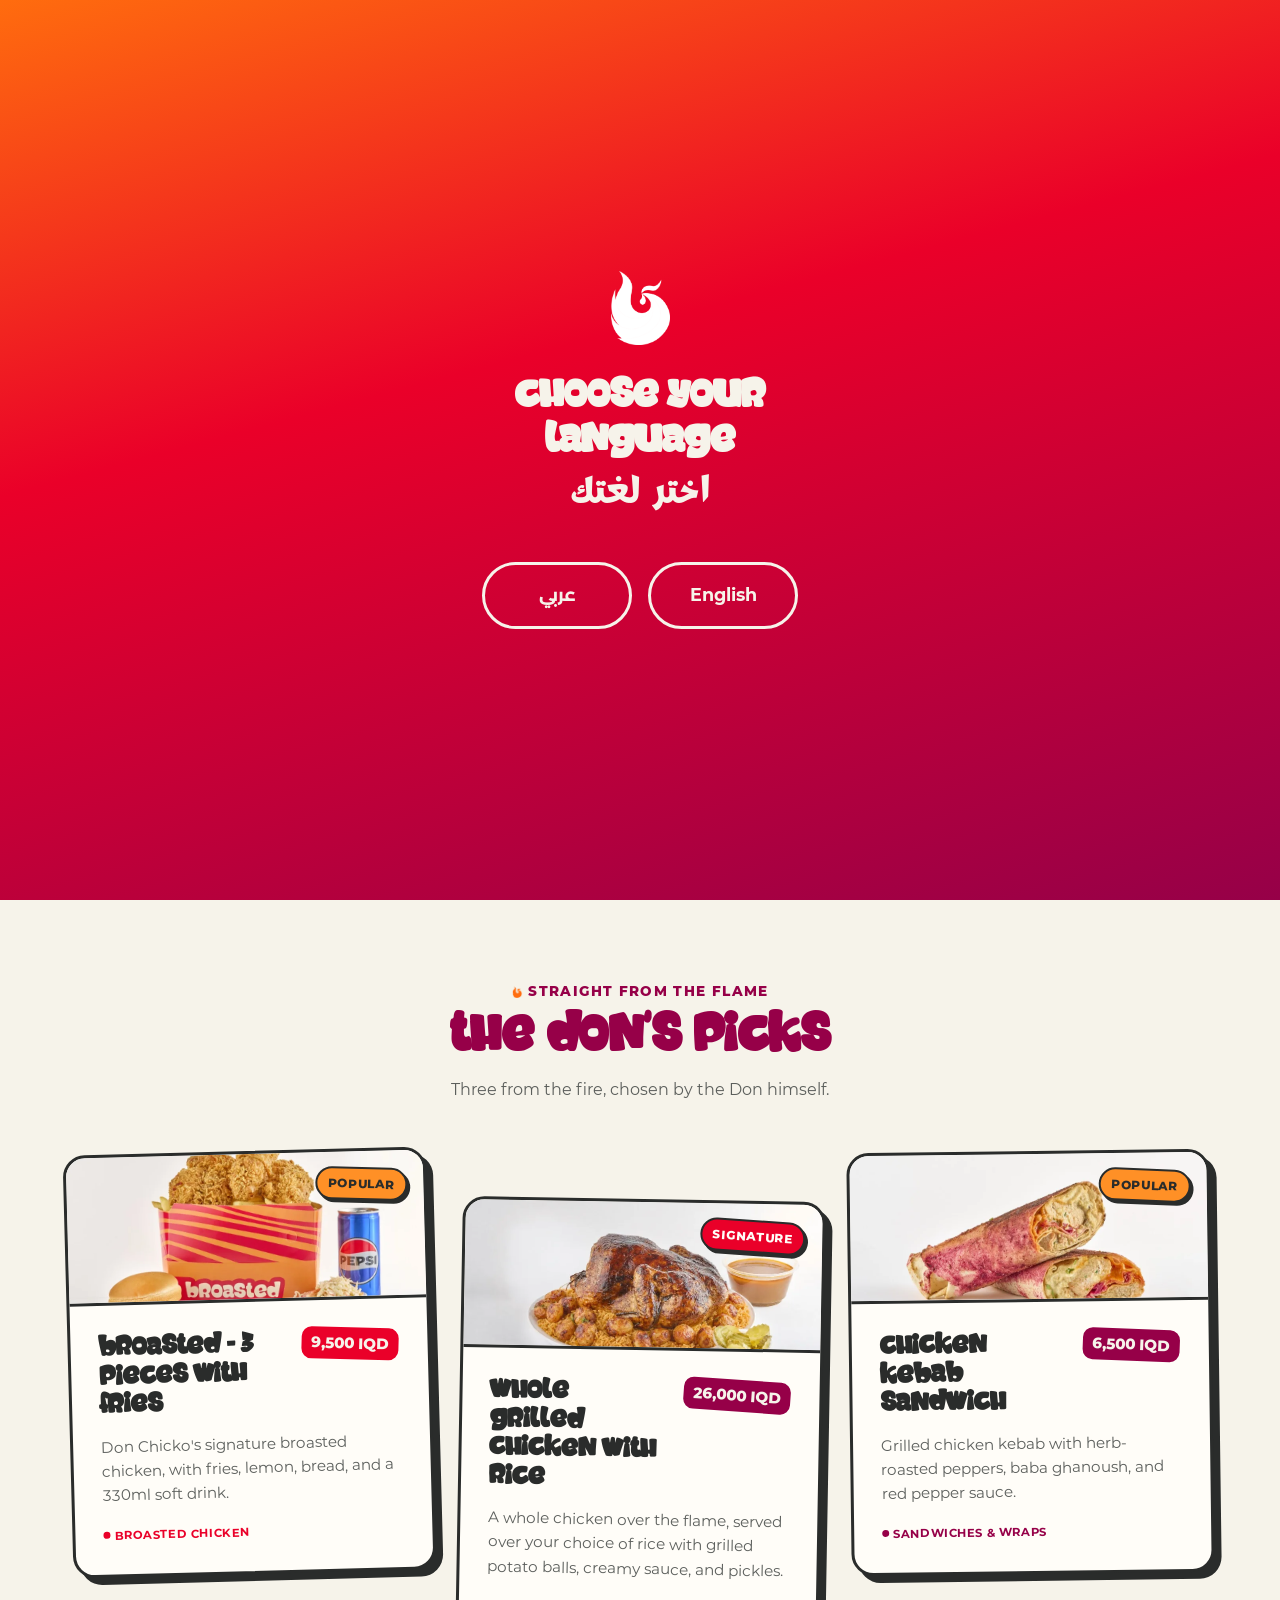
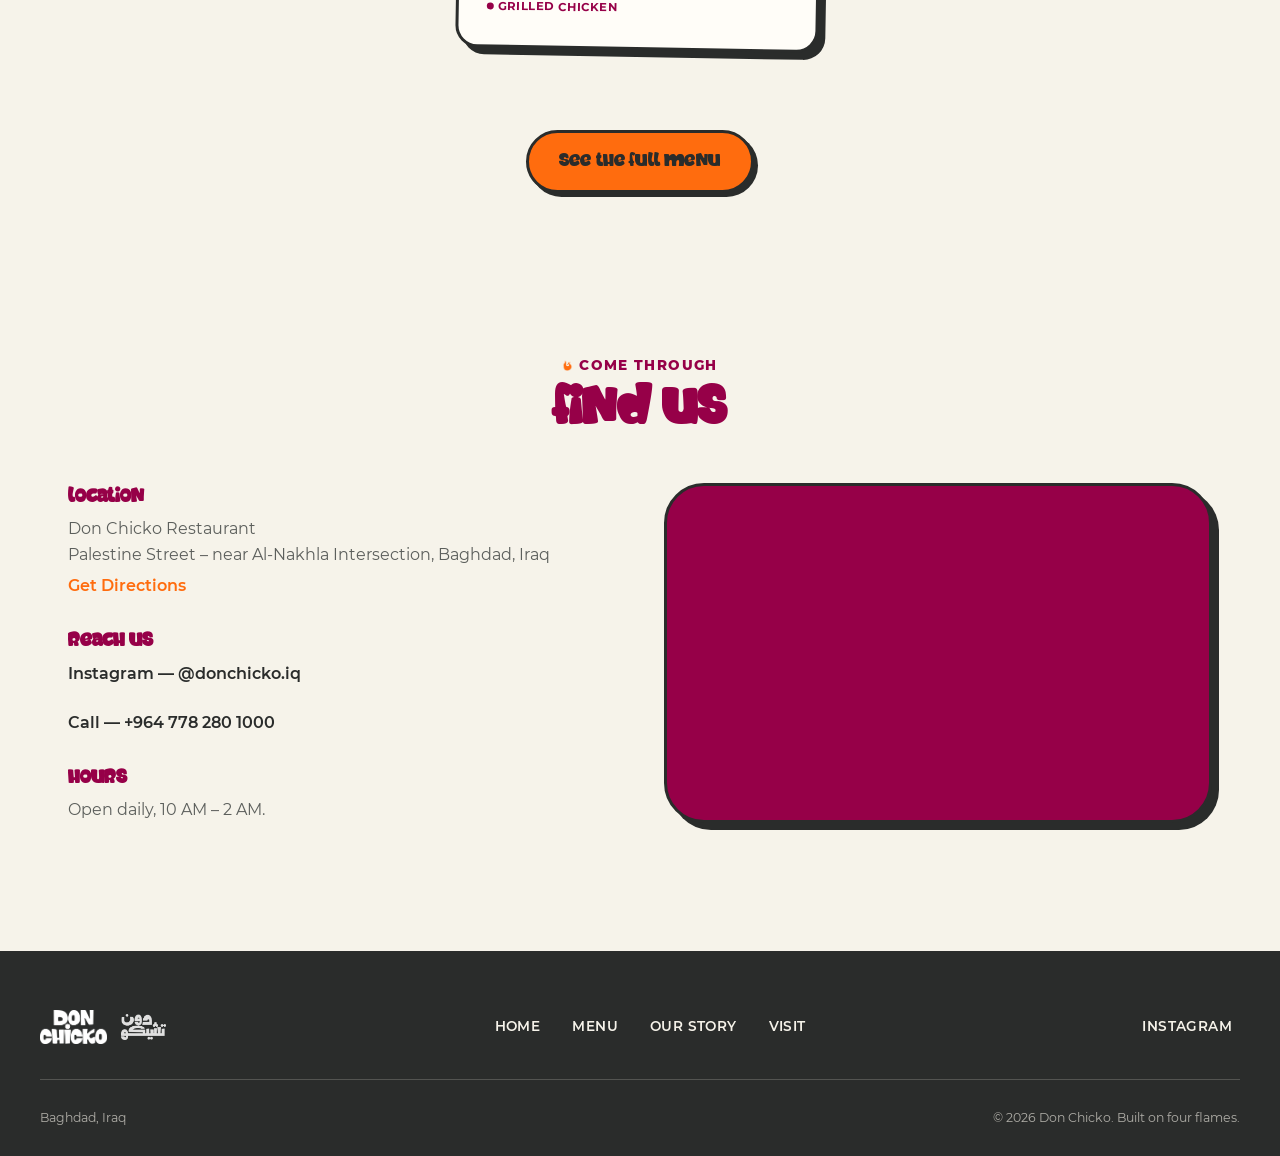
==== commit 28ddd7ba: "Replace "Opening Soon" box with real location, hours, and phone The restaurant is now open, so the V" ====
--- a/index.html
+++ b/index.html
@@ -89,7 +89,7 @@
           <source srcset="assets/images/hero-loaded-bowls-sm.webp 800w, assets/images/hero-loaded-bowls.webp 1800w" sizes="100vw" type="image/webp">
           <img srcset="assets/images/hero-loaded-bowls-sm.jpg 800w, assets/images/hero-loaded-bowls.jpg 1800w" sizes="100vw" src="assets/images/hero-loaded-bowls.jpg" alt="" aria-hidden="true" decoding="sync">
         </picture>
-        <picture class="hero-slide">
+        <picture class="hero-slide hero-slide-wraps-fries">
           <source srcset="assets/images/hero-wraps-fries-sm.webp 800w, assets/images/hero-wraps-fries.webp 1800w" sizes="100vw" type="image/webp">
           <img srcset="assets/images/hero-wraps-fries-sm.jpg 800w, assets/images/hero-wraps-fries.jpg 1800w" sizes="100vw" src="assets/images/hero-wraps-fries.jpg" alt="" aria-hidden="true" decoding="sync">
         </picture>
@@ -159,23 +159,24 @@
       <div class="visit-info">
         <div class="visit-item">
           <h3 data-i18n="visit.locationTitle">Location</h3>
-          <p data-i18n-html="visit.locationBodyHtml">Baghdad, Iraq<br>Exact address dropping soon.</p>
+          <p data-i18n-html="visit.locationBodyHtml">Don Chicko Restaurant<br>Palestine Street – near Al-Nakhla Intersection, Baghdad, Iraq</p>
+          <a class="directions-link" href="https://www.google.com/maps/search/?api=1&query=%D9%85%D8%B7%D8%B9%D9%85%20%D8%AF%D9%88%D9%86%20%D8%AA%D8%B4%D9%8A%D9%83%D9%88%D8%8C%20%D8%B4%D8%A7%D8%B1%D8%B9%20%D9%81%D9%84%D8%B3%D8%B7%D9%8A%D9%86%D8%8C%20%D9%82%D8%B1%D8%A8%20%D8%AA%D9%82%D8%A7%D8%B7%D8%B9%20%D8%A7%D9%84%D9%86%D8%AE%D9%84%D8%A9%D8%8C%20%D8%A8%D8%BA%D8%AF%D8%A7%D8%AF%D8%8C%20%D8%A7%D9%84%D8%B9%D8%B1%D8%A7%D9%82" target="_blank" rel="noopener" data-i18n="visit.directionsLabel">Get Directions</a>
         </div>
         <div class="visit-item">
-          <h3 data-i18n="visit.followTitle">Follow</h3>
+          <h3 data-i18n="visit.followTitle">Reach Us</h3>
           <ul class="social-list">
             <li><a href="https://www.instagram.com/donchicko.iq/" target="_blank" rel="noopener" data-i18n="visit.instagramLabel">Instagram — @donchicko.iq</a></li>
+            <li><a href="tel:+9647782801000" data-i18n="visit.phoneLabel">Call — +964 778 280 1000</a></li>
           </ul>
         </div>
         <div class="visit-item">
-          <h3 data-i18n="visit.cookingTitle">What's Cooking</h3>
-          <p data-i18n="visit.cookingBody">We're firing up the kitchen. Follow along for opening updates and the first taste of Don Chicko.</p>
+          <h3 data-i18n="visit.hoursTitle">Hours</h3>
+          <p data-i18n="visit.hoursBody">Open daily, 10 AM – 2 AM.</p>
         </div>
       </div>
 
       <div class="visit-visual">
-        <span class="flame-shape" aria-hidden="true"></span>
-        <p class="visit-visual-label" data-i18n-html="visit.visualLabelHtml">Opening Soon<br>in Baghdad</p>
+        <iframe class="visit-map" src="https://www.google.com/maps?q=%D9%85%D8%B7%D8%B9%D9%85%20%D8%AF%D9%88%D9%86%20%D8%AA%D8%B4%D9%8A%D9%83%D9%88%D8%8C%20%D8%B4%D8%A7%D8%B1%D8%B9%20%D9%81%D9%84%D8%B3%D8%B7%D9%8A%D9%86%D8%8C%20%D9%82%D8%B1%D8%A8%20%D8%AA%D9%82%D8%A7%D8%B7%D8%B9%20%D8%A7%D9%84%D9%86%D8%AE%D9%84%D8%A9%D8%8C%20%D8%A8%D8%BA%D8%AF%D8%A7%D8%AF%D8%8C%20%D8%A7%D9%84%D8%B9%D8%B1%D8%A7%D9%82&output=embed" data-i18n-attr-title="visit.mapTitle" title="Don Chicko location map" loading="lazy" referrerpolicy="no-referrer-when-downgrade"></iframe>
       </div>
     </div>
   </section>
--- a/style.css
+++ b/style.css
@@ -608,6 +608,7 @@
   object-fit: cover;
   object-position: center 40%;
 }
+[dir="ltr"] .hero-slide-wraps-fries img { transform: scaleX(-1); }
 @keyframes hero-slide-scroll {
   0% { transform: translateX(100%); }
   5% { transform: translateX(0%); }
@@ -1249,19 +1250,21 @@
   z-index: -1;
   opacity: 0.9;
 }
-.visit-visual .flame-shape {
-  width: 110px;
-  height: 135px;
-  color: var(--brand-cream);
-  opacity: 0.9;
-}
-.visit-visual-label {
-  font-family: var(--font-display);
-  font-size: 1.1rem;
-  color: var(--brand-cream);
-  text-align: center;
-  padding: 0 var(--space-md);
-}
+.visit-map {
+  position: absolute;
+  inset: 0;
+  width: 100%;
+  height: 100%;
+  border: 0;
+  display: block;
+}
+.directions-link {
+  display: inline-block;
+  margin-top: 0.35rem;
+  font-weight: 600;
+  color: var(--brand-orange);
+}
+.directions-link:hover, .directions-link:focus-visible { text-decoration: underline; }
 
 /* ==========================================================================
    FOOTER
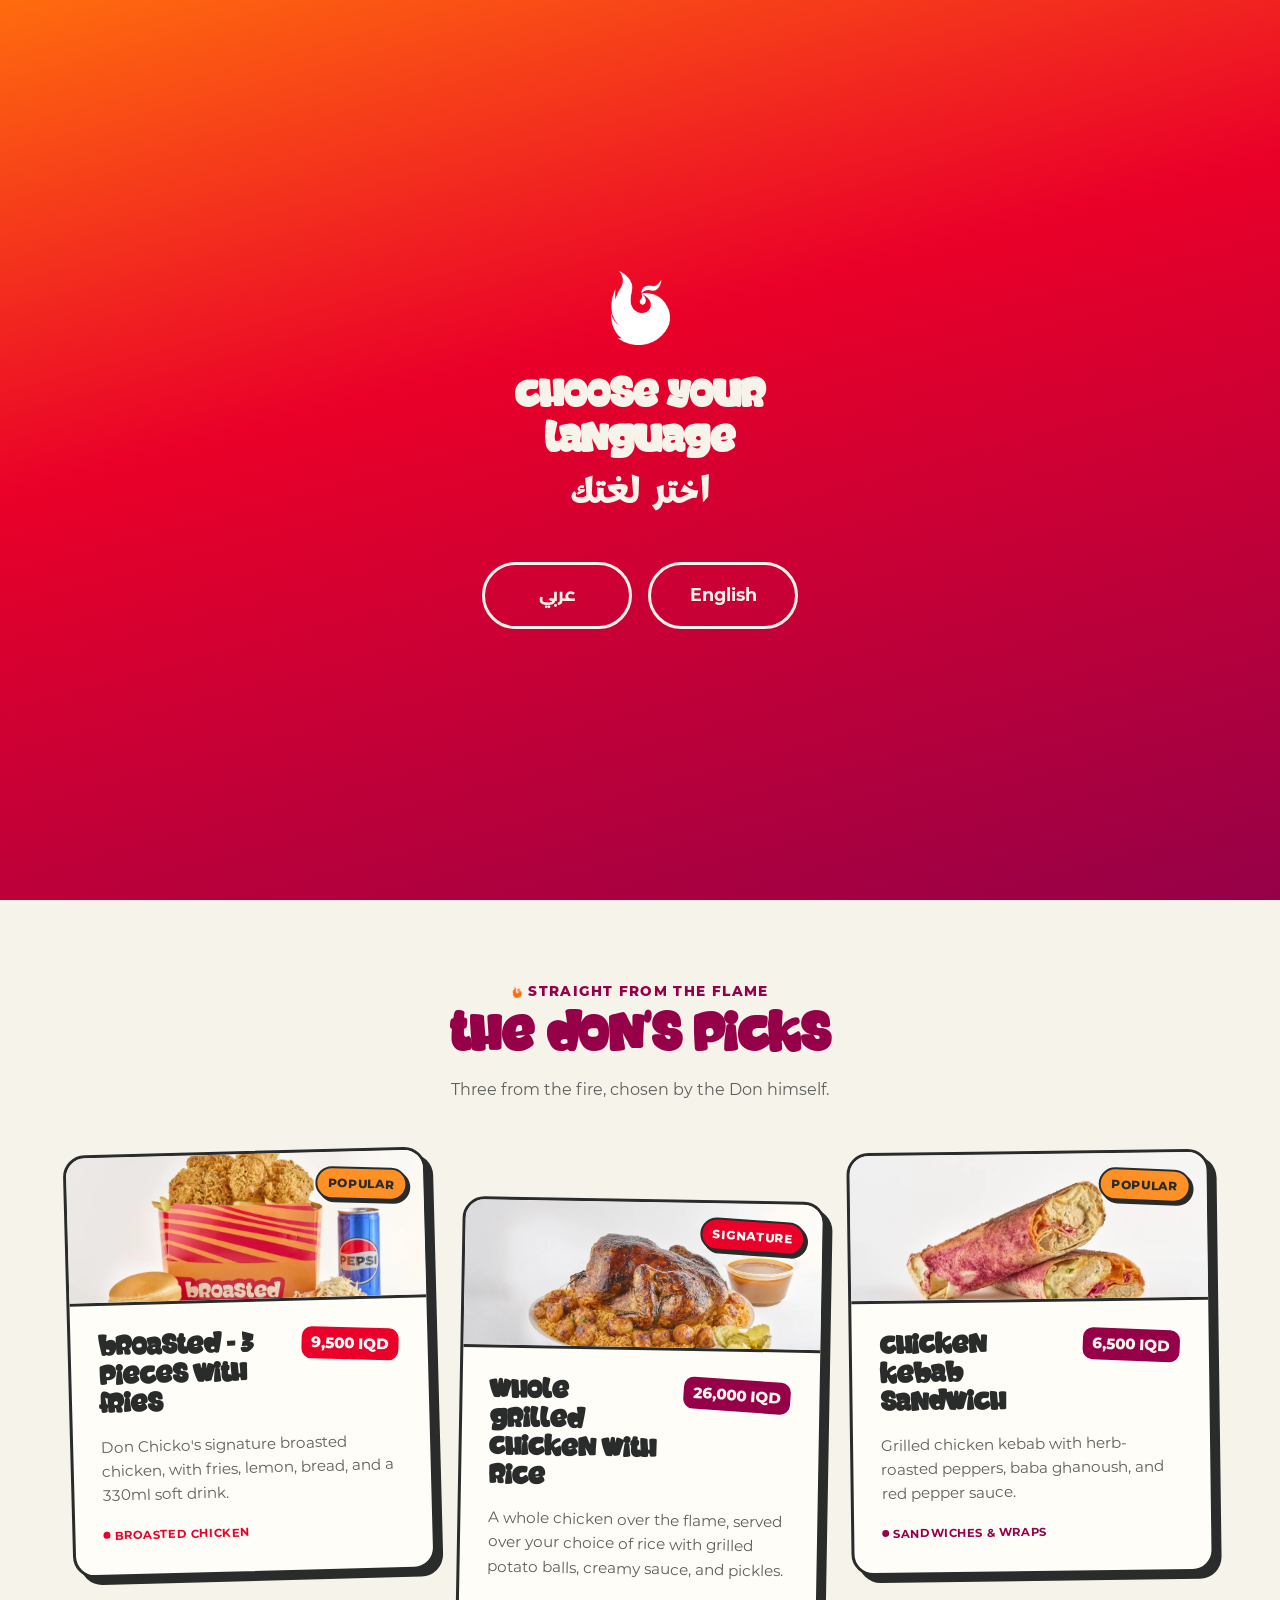
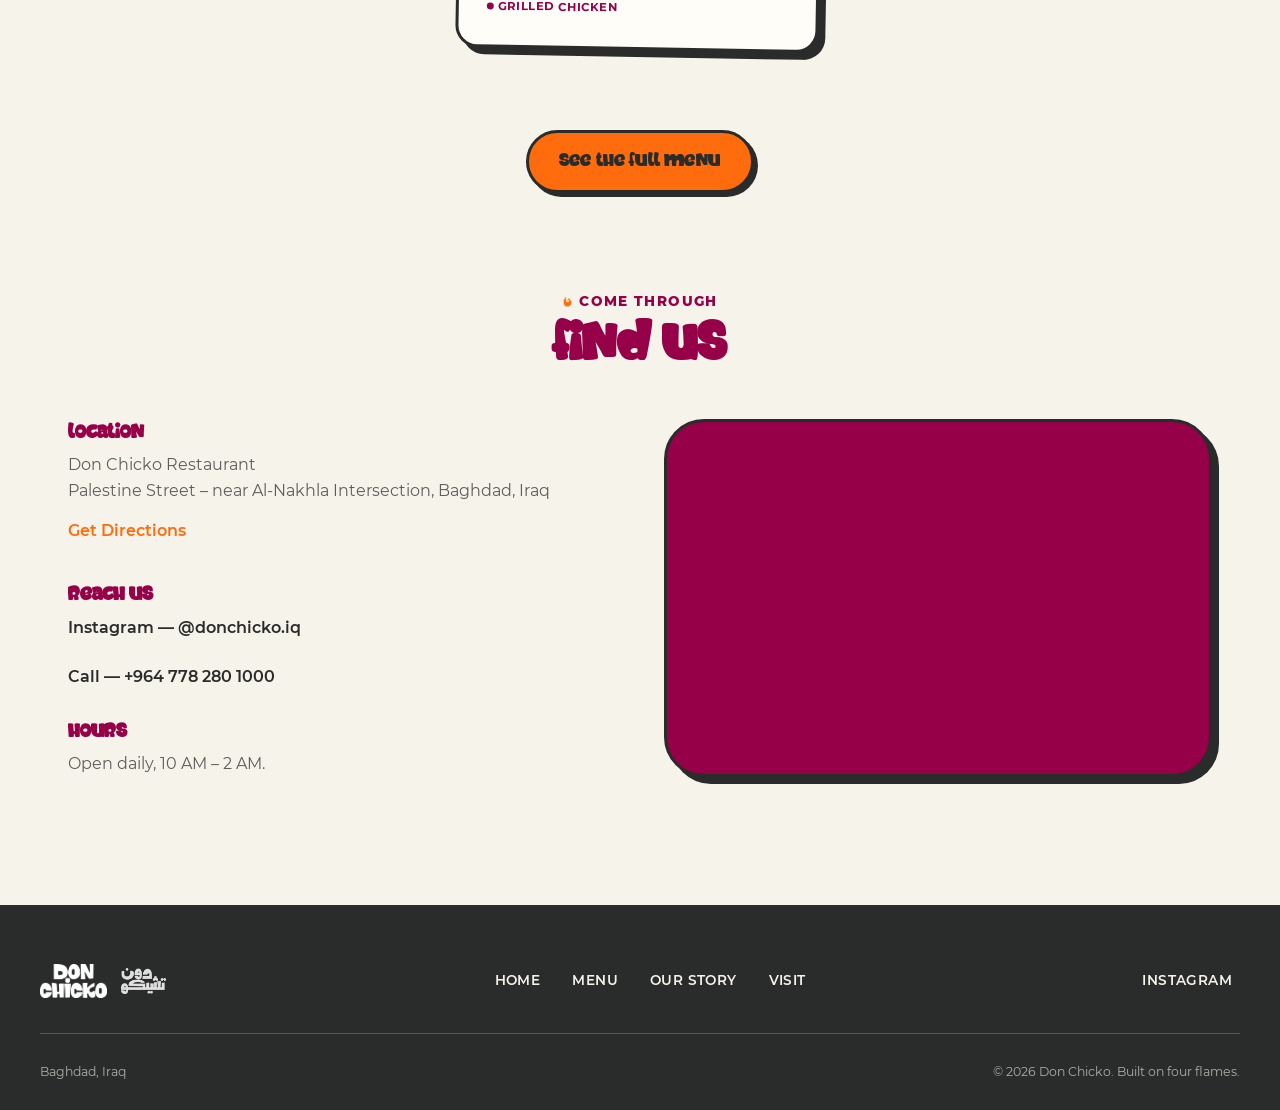
==== commit 553e263d: "Add menu tag filters, polish story/menu pages, fix sitewide anchor-scroll bug - Add tag-filter chips" ====
--- a/index.html
+++ b/index.html
@@ -17,7 +17,7 @@
 <title data-i18n="meta.titleHome">Don Chicko — Grilled or Fried, Always Unforgettable</title>
 <meta name="description" data-i18n-attr-content="meta.descriptionHome" content="Don Chicko: Baghdad's chicken experience that stays with you. Grilled or fried, marinated to the center, built on four flames — Passion, Precision, Togetherness, Character.">
 <link rel="icon" type="image/png" href="assets/logos/flame-color.png">
-<link rel="stylesheet" href="style.css?v=32">
+<link rel="stylesheet" href="style.css?v=50">
 </head>
 <body>
 
@@ -165,7 +165,7 @@
         <div class="visit-item">
           <h3 data-i18n="visit.followTitle">Reach Us</h3>
           <ul class="social-list">
-            <li><a href="https://www.instagram.com/donchicko.iq/" target="_blank" rel="noopener" data-i18n="visit.instagramLabel">Instagram — @donchicko.iq</a></li>
+            <li><a href="https://www.instagram.com/donchicko.iq/" target="_blank" rel="noopener" data-i18n-html="visit.instagramLabelHtml">Instagram — @donchicko.iq</a></li>
             <li><a href="tel:+9647782801000" data-i18n="visit.phoneLabel">Call — +964 778 280 1000</a></li>
           </ul>
         </div>
@@ -211,7 +211,7 @@
   </div>
 </footer>
 
-<script src="translations.js?v=8"></script>
-<script src="script.js?v=10"></script>
+<script src="translations.js?v=12"></script>
+<script src="script.js?v=13"></script>
 </body>
 </html>
--- a/style.css
+++ b/style.css
@@ -183,7 +183,16 @@
   font-family: var(--font-body);
   font-size: var(--fs-body);
   line-height: 1.6;
-  overflow-x: hidden;
+  /* `overflow-x: hidden` alone forces overflow-y to auto-compute as `auto`
+     per spec (the "one axis non-visible pairs the other to auto" rule),
+     which makes body an unintended scroll container that document
+     .scrollingElement (still <html>) doesn't match — every native anchor
+     jump, scrollIntoView(), and #hash navigation then targets html, which
+     has nothing to scroll, while only manual wheel/trackpad scroll (which
+     grabs body directly) appears to work. `clip` suppresses the overflow
+     without tripping that pairing rule, so html stays the one true scroll
+     container. */
+  overflow-x: clip;
 }
 img { max-width: 100%; display: block; }
 a { color: inherit; text-decoration: none; }
@@ -641,6 +650,17 @@
   backdrop-filter: blur(2px);
   transition: background var(--duration-fast), border-color var(--duration-fast), transform var(--duration-fast) var(--ease-bounce);
 }
+/* Keeps the visible 36px circle but widens the actual tap target to 44px
+   (WCAG's recommended floor) via an invisible expanded hit area — clicks
+   on it still bubble to this button. */
+.hero-slide-toggle::before {
+  content: "";
+  position: absolute;
+  /* The pseudo's containing block is the button's padding box (36px minus
+     its 2px border, box-sizing: border-box), not its 36px border box —
+     -6px here (not -4px) is what actually yields a 44px hit area. */
+  inset: -6px;
+}
 .hero-slide-toggle:hover, .hero-slide-toggle:focus-visible {
   border-color: var(--brand-cream);
   background: rgba(42, 44, 43, 0.7);
@@ -668,7 +688,7 @@
   content: "";
   position: absolute;
   inset: 0;
-  background: linear-gradient(100deg, rgba(42, 44, 43, 0.94) 0%, rgba(42, 44, 43, 0.86) 32%, rgba(42, 44, 43, 0.35) 62%, rgba(42, 44, 43, 0.05) 85%);
+  background: linear-gradient(100deg, rgba(42, 44, 43, 0.94) 0%, rgba(42, 44, 43, 0.88) 32%, rgba(42, 44, 43, 0.5) 62%, rgba(42, 44, 43, 0.12) 85%);
 }
 
 .hero-decor {
@@ -682,7 +702,7 @@
   opacity: 0.5;
   animation: flame-float 14s ease-in-out infinite;
 }
-.hero-flame-1 { width: 90px; height: 110px; top: 12%; left: 42%; color: var(--brand-amber); opacity: 0.35; }
+.hero-flame-1 { width: 90px; height: 110px; top: 10%; left: 63%; color: var(--brand-amber); opacity: 0.28; }
 .hero-flame-2 { width: 50px; height: 62px; bottom: 18%; left: 55%; color: var(--brand-orange); opacity: 0.3; animation-duration: 18s; animation-direction: reverse; }
 .hero-flame-3 { width: 34px; height: 42px; top: 55%; left: 36%; color: var(--brand-red); opacity: 0.25; animation-duration: 11s; }
 @keyframes flame-float {
@@ -878,7 +898,7 @@
 .ticket-card[data-category="hot-starters"],
 .ticket-card[data-category="burgers"] { --cat-color: var(--cat-hot); --cat-text: var(--cat-hot-text); --cat-badge-text: var(--color-ink); }
 .ticket-card[data-category="broasted"],
-.ticket-card[data-category="chicken-strips"] { --cat-color: var(--cat-broasted); }
+.ticket-card[data-category="chicken-strips"] { --cat-color: var(--cat-broasted); --cat-badge-text: #fff; }
 .ticket-card[data-category="roasted"],
 .ticket-card[data-category="sandwiches"] { --cat-color: var(--cat-roasted); }
 .ticket-card[data-category="rice"],
@@ -892,7 +912,7 @@
 .featured-section {
   max-width: var(--content-max);
   margin: 0 auto;
-  padding: var(--space-xl) var(--space-md);
+  padding: var(--space-xl) var(--space-md) var(--space-lg);
 }
 .featured-grid {
   display: grid;
@@ -940,7 +960,7 @@
 .menu-hero-flame-3 { width: 44px; height: 55px; top: 45%; right: 32%; color: var(--brand-cream); opacity: 0.2; animation-duration: 12s; }
 
 .menu-hero-inner { max-width: 640px; margin: 0 auto; }
-.menu-hero .eyebrow { color: var(--brand-amber); justify-content: center; }
+.menu-hero .eyebrow { color: var(--brand-cream); justify-content: center; }
 .menu-hero .eyebrow::before { background: var(--brand-amber); }
 .menu-hero-title {
   font-family: var(--font-display);
@@ -962,9 +982,51 @@
   z-index: 90;
   background: var(--color-bg);
 }
-.menu-filters {
+/* .menu-filters is centered and narrower than the full-width jumpbar, so the
+   fade needs its own wrapper matching that centered width — anchoring the
+   fade to .menu-jumpbar itself would land it over empty background past the
+   actual (already-narrower) edge of the chip row. */
+.menu-filters-wrap {
+  position: relative;
   max-width: var(--content-max);
   margin: 0 auto;
+}
+/* With 14 categories the chip row always overflows; scrollbar-width:none on
+   .menu-filters hides even the native scrollbar hint, so nothing signals
+   it's scrollable. These edge fades are the visible cue. */
+.menu-filters-wrap::before,
+.menu-filters-wrap::after {
+  content: "";
+  position: absolute;
+  top: 0;
+  bottom: 0;
+  width: 40px;
+  pointer-events: none;
+  z-index: 1;
+  opacity: 0;
+  transition: opacity var(--duration-fast);
+}
+.menu-filters-wrap::before {
+  left: 0;
+  background: linear-gradient(90deg, var(--color-bg) 0%, transparent 100%);
+}
+.menu-filters-wrap::after {
+  right: 0;
+  background: linear-gradient(270deg, var(--color-bg) 0%, transparent 100%);
+}
+/* JS toggles these once scrolled away from an edge, so the fade never
+   implies hidden content in a direction that has none. is-scrolled means
+   "moved away from the reading-start edge" and has-more means "more toward
+   the reading-end edge" — left/right in LTR, but reversed in RTL (where
+   scrollLeft itself goes negative), so the physical side each class lights
+   up has to flip too. */
+.menu-filters-wrap.is-scrolled::before { opacity: 1; }
+.menu-filters-wrap.has-more::after { opacity: 1; }
+[dir="rtl"] .menu-filters-wrap.is-scrolled::before { opacity: 0; }
+[dir="rtl"] .menu-filters-wrap.is-scrolled::after { opacity: 1; }
+[dir="rtl"] .menu-filters-wrap.has-more::after { opacity: 0; }
+[dir="rtl"] .menu-filters-wrap.has-more::before { opacity: 1; }
+.menu-filters {
   display: flex;
   gap: 0.6rem;
   padding: 0.85rem var(--space-md);
@@ -997,6 +1059,33 @@
   border-color: var(--brand-maroon);
 }
 
+/* Tag filter row — same chip look as the category jump-nav above it (one
+   family), but its own row with a thin divider so the two controls read as
+   distinct groups rather than one 18-chip wall. Wraps rather than scrolling:
+   with only 5 chips it fits most widths, and unlike the 14-category row it
+   doesn't need a scroll affordance. */
+.menu-tagbar {
+  max-width: var(--content-max);
+  margin: 0 auto;
+  display: flex;
+  flex-wrap: wrap;
+  gap: 0.5rem;
+  padding: 0 var(--space-md) 0.85rem;
+  border-top: 1px dashed rgba(42, 44, 43, 0.2);
+  margin-top: -1px;
+  padding-top: 0.65rem;
+}
+.menu-tagbar .filter-tab {
+  font-size: 0.72rem;
+  padding: 0.7rem 0.9rem;
+}
+
+.menu-category-empty {
+  color: var(--color-ink-soft);
+  font-style: italic;
+  padding: var(--space-sm) 0;
+}
+
 .menu-section {
   max-width: var(--content-max);
   margin: 0 auto;
@@ -1042,6 +1131,8 @@
 .menu-grid .ticket-card:nth-child(3n+3) { --hover-rotate: -1deg; }
 
 .menu-note {
+  max-width: 60ch;
+  margin: 0 auto;
   text-align: center;
   color: var(--color-ink-soft);
   font-size: var(--fs-small);
@@ -1072,7 +1163,7 @@
   grid-template-columns: 0.9fr 1.1fr;
   gap: var(--space-xl);
   align-items: center;
-  margin-bottom: var(--space-2xl);
+  margin-bottom: var(--space-lg);
 }
 .about-visual {
   position: relative;
@@ -1084,6 +1175,54 @@
 }
 .about-visual picture { display: block; width: 100%; height: 100%; }
 .about-visual img { width: 100%; height: 100%; object-fit: cover; }
+/* The English badge photo bakes its "the secret ingredient is always love"
+   text into the raster image itself, so it can't be translated by the i18n
+   engine. This CSS-built equivalent replaces it for Arabic instead of
+   showing the same English text to an Arabic-reading visitor. */
+.about-visual-ar {
+  display: none;
+  width: 100%;
+  height: 100%;
+  align-items: center;
+  justify-content: center;
+  background: var(--brand-orange);
+}
+.about-visual-ar-circle {
+  width: 84%;
+  aspect-ratio: 1;
+  border-radius: 50%;
+  background: var(--brand-maroon);
+  display: flex;
+  flex-direction: column;
+  align-items: center;
+  justify-content: center;
+  gap: 0.5rem;
+  text-align: center;
+  padding: var(--space-md);
+}
+.about-visual-ar-line1 {
+  font-family: var(--font-display);
+  color: var(--brand-cream);
+  font-size: clamp(1.1rem, 1vw + 0.9rem, 1.4rem);
+}
+.about-visual-ar-line2 {
+  font-family: var(--font-display);
+  color: var(--brand-orange);
+  font-size: clamp(1.4rem, 1.5vw + 1rem, 1.8rem);
+}
+.about-visual-ar-line3 {
+  font-family: var(--font-display);
+  color: var(--brand-orange);
+  font-size: clamp(2rem, 3vw + 1rem, 2.8rem);
+}
+.about-visual-ar .flame-shape {
+  width: 40px;
+  height: 48px;
+  color: var(--brand-cream);
+  margin-top: var(--space-xs);
+}
+[dir="rtl"] .about-visual-photo { display: none; }
+[dir="rtl"] .about-visual-ar { display: flex; }
 .about-visual-badge {
   position: absolute;
   bottom: var(--space-sm);
@@ -1197,7 +1336,7 @@
 .visit-section {
   max-width: var(--content-max);
   margin: 0 auto;
-  padding: var(--space-xl) var(--space-md) var(--space-2xl);
+  padding: var(--space-lg) var(--space-md) var(--space-2xl);
 }
 .visit-grid {
   display: grid;
@@ -1261,6 +1400,7 @@
 .directions-link {
   display: inline-block;
   margin-top: 0.35rem;
+  padding: 9px 0;
   font-weight: 600;
   color: var(--brand-orange);
 }
@@ -1418,10 +1558,16 @@
     bottom: auto;
     height: min(80vw, 460px);
   }
+  /* The desktop horizontal fade (dark left -> clear right) assumes a text
+     column that stops well short of the photo's right edge. At mobile
+     widths the headline wraps edge-to-edge instead, so that same fade left
+     the right portion of every line sitting on bare photo. Floor it at 60%
+     dark instead of fading to clear, so every line stays readable
+     regardless of which slide is showing. */
   .hero-photo::after {
     background:
       linear-gradient(180deg, rgba(42, 44, 43, 0) 65%, rgba(42, 44, 43, 1) 100%),
-      linear-gradient(100deg, rgba(42, 44, 43, 0.94) 0%, rgba(42, 44, 43, 0.86) 32%, rgba(42, 44, 43, 0.35) 62%, rgba(42, 44, 43, 0.05) 85%);
+      linear-gradient(100deg, rgba(42, 44, 43, 0.94) 0%, rgba(42, 44, 43, 0.88) 40%, rgba(42, 44, 43, 0.75) 70%, rgba(42, 44, 43, 0.6) 100%);
   }
   /* .hero-slide-toggle anchors to var(--space-md) from .hero's own bottom
      edge, which is fine when the photo fills the section — but the photo
